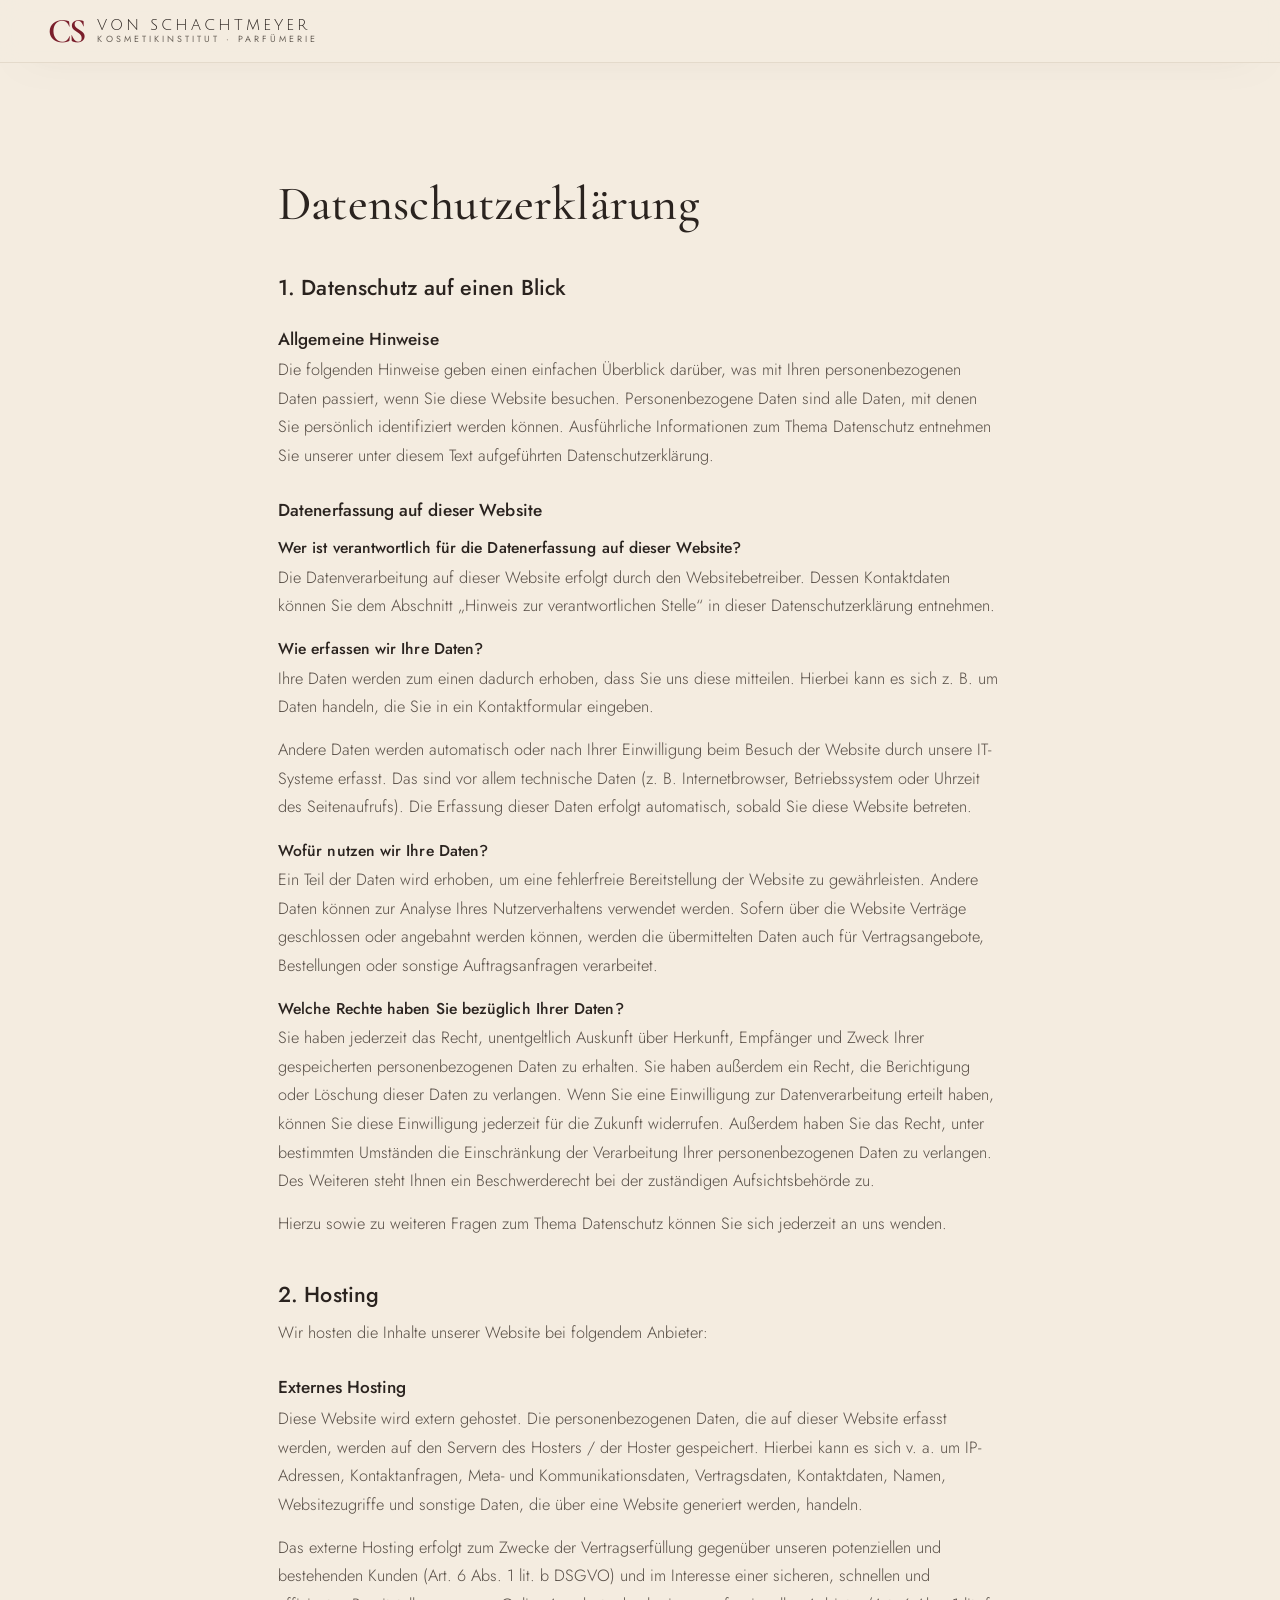
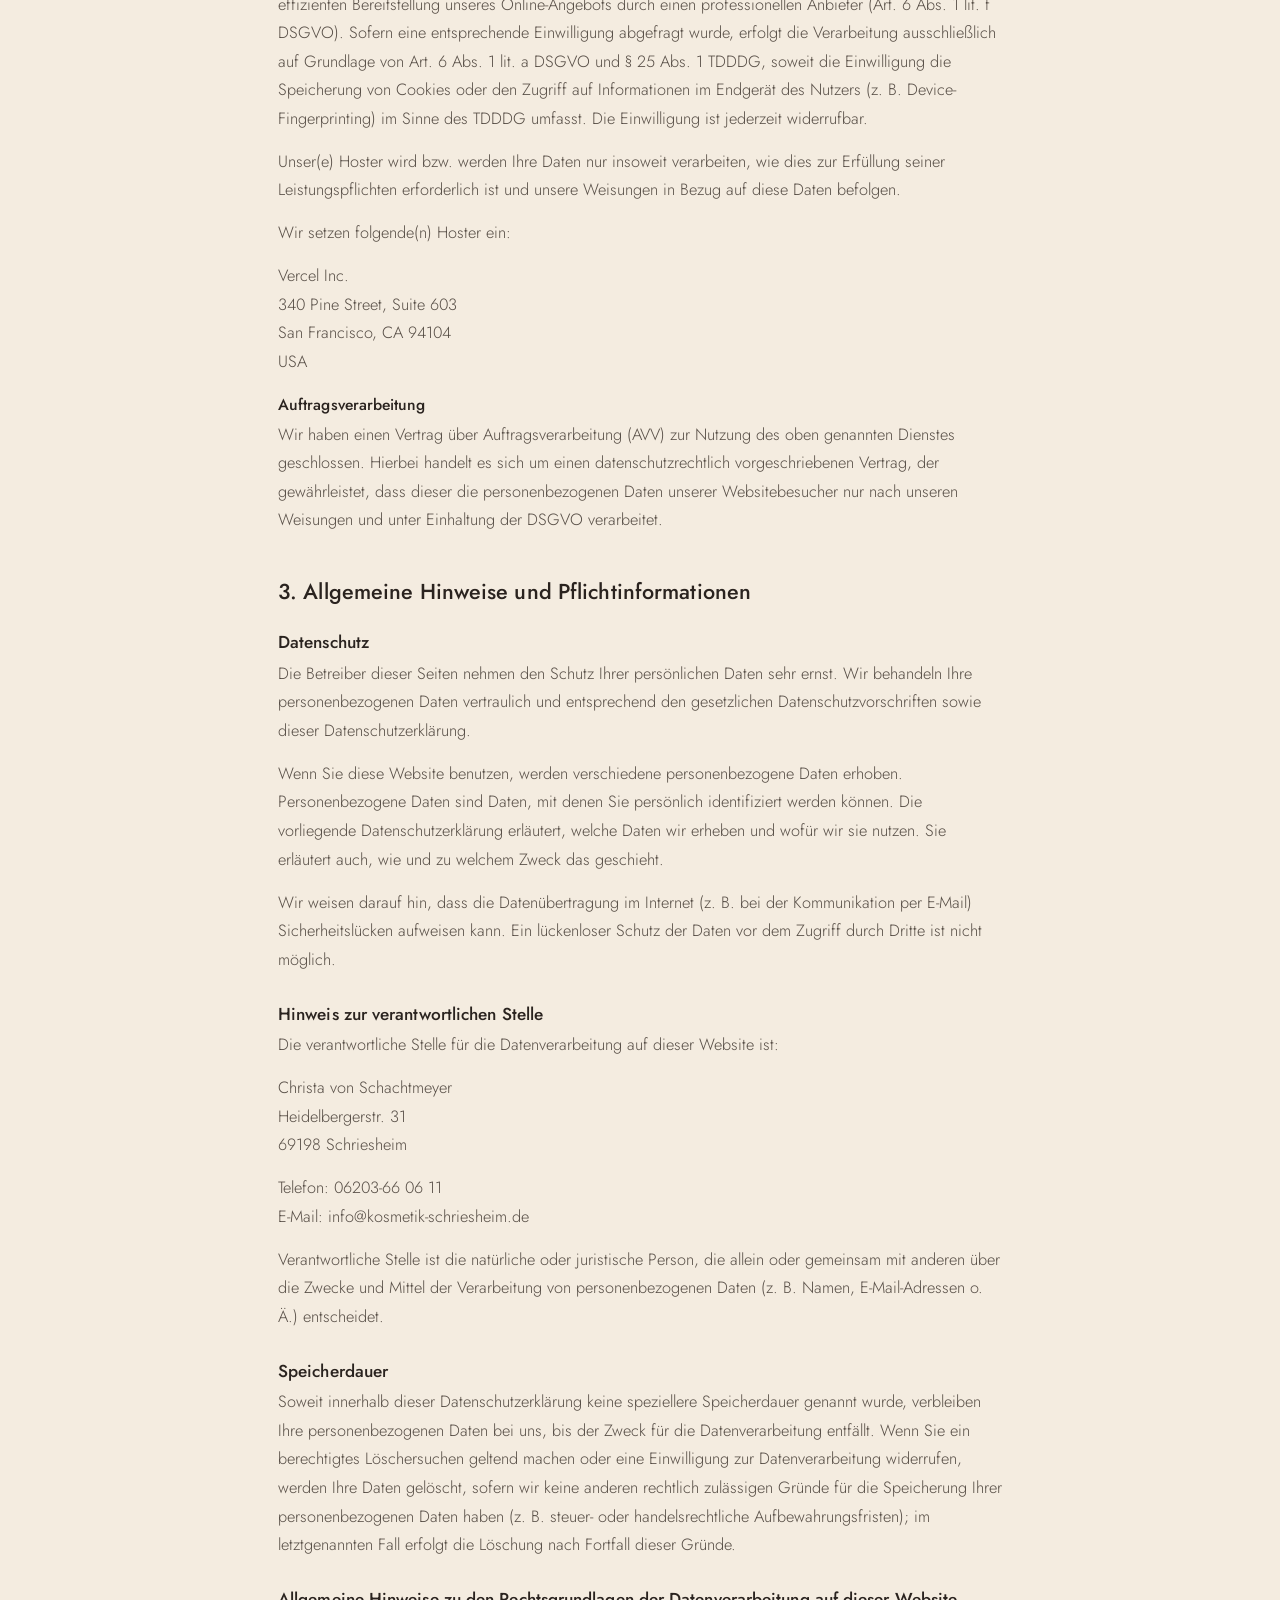
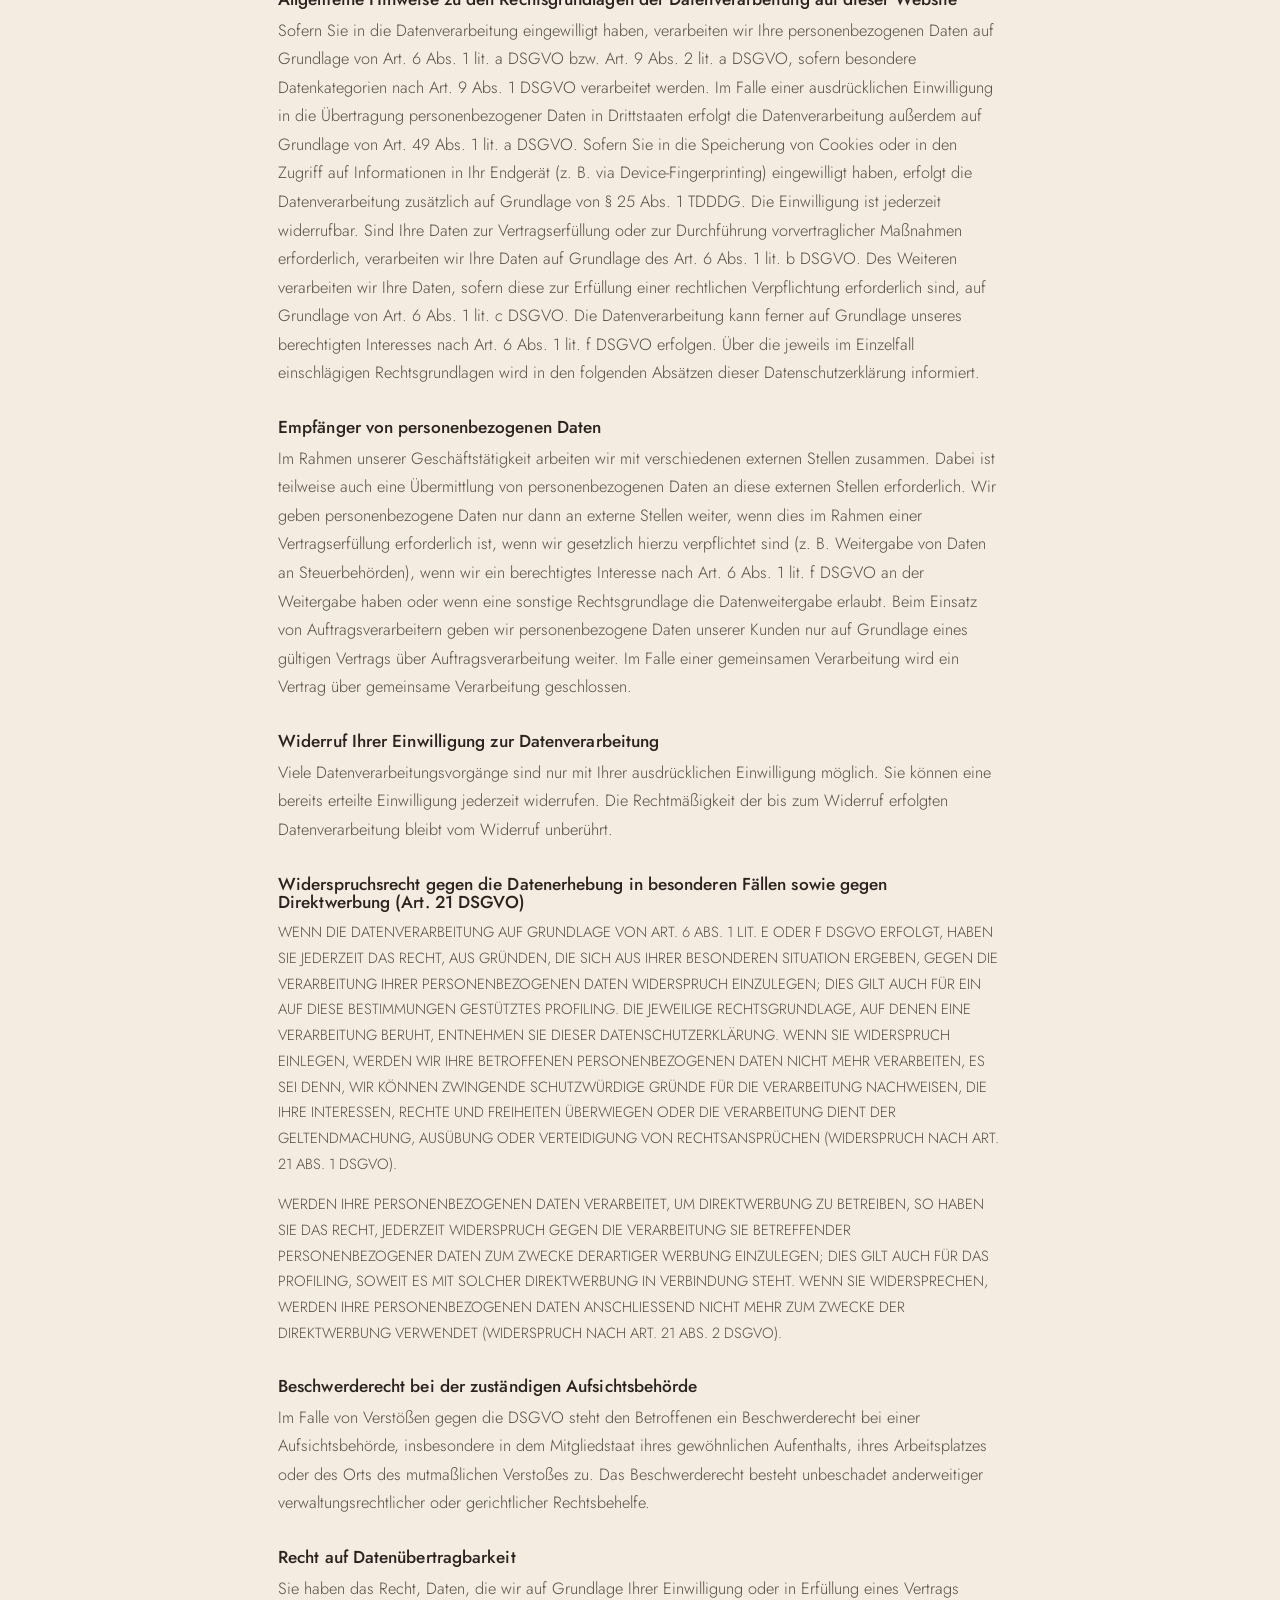
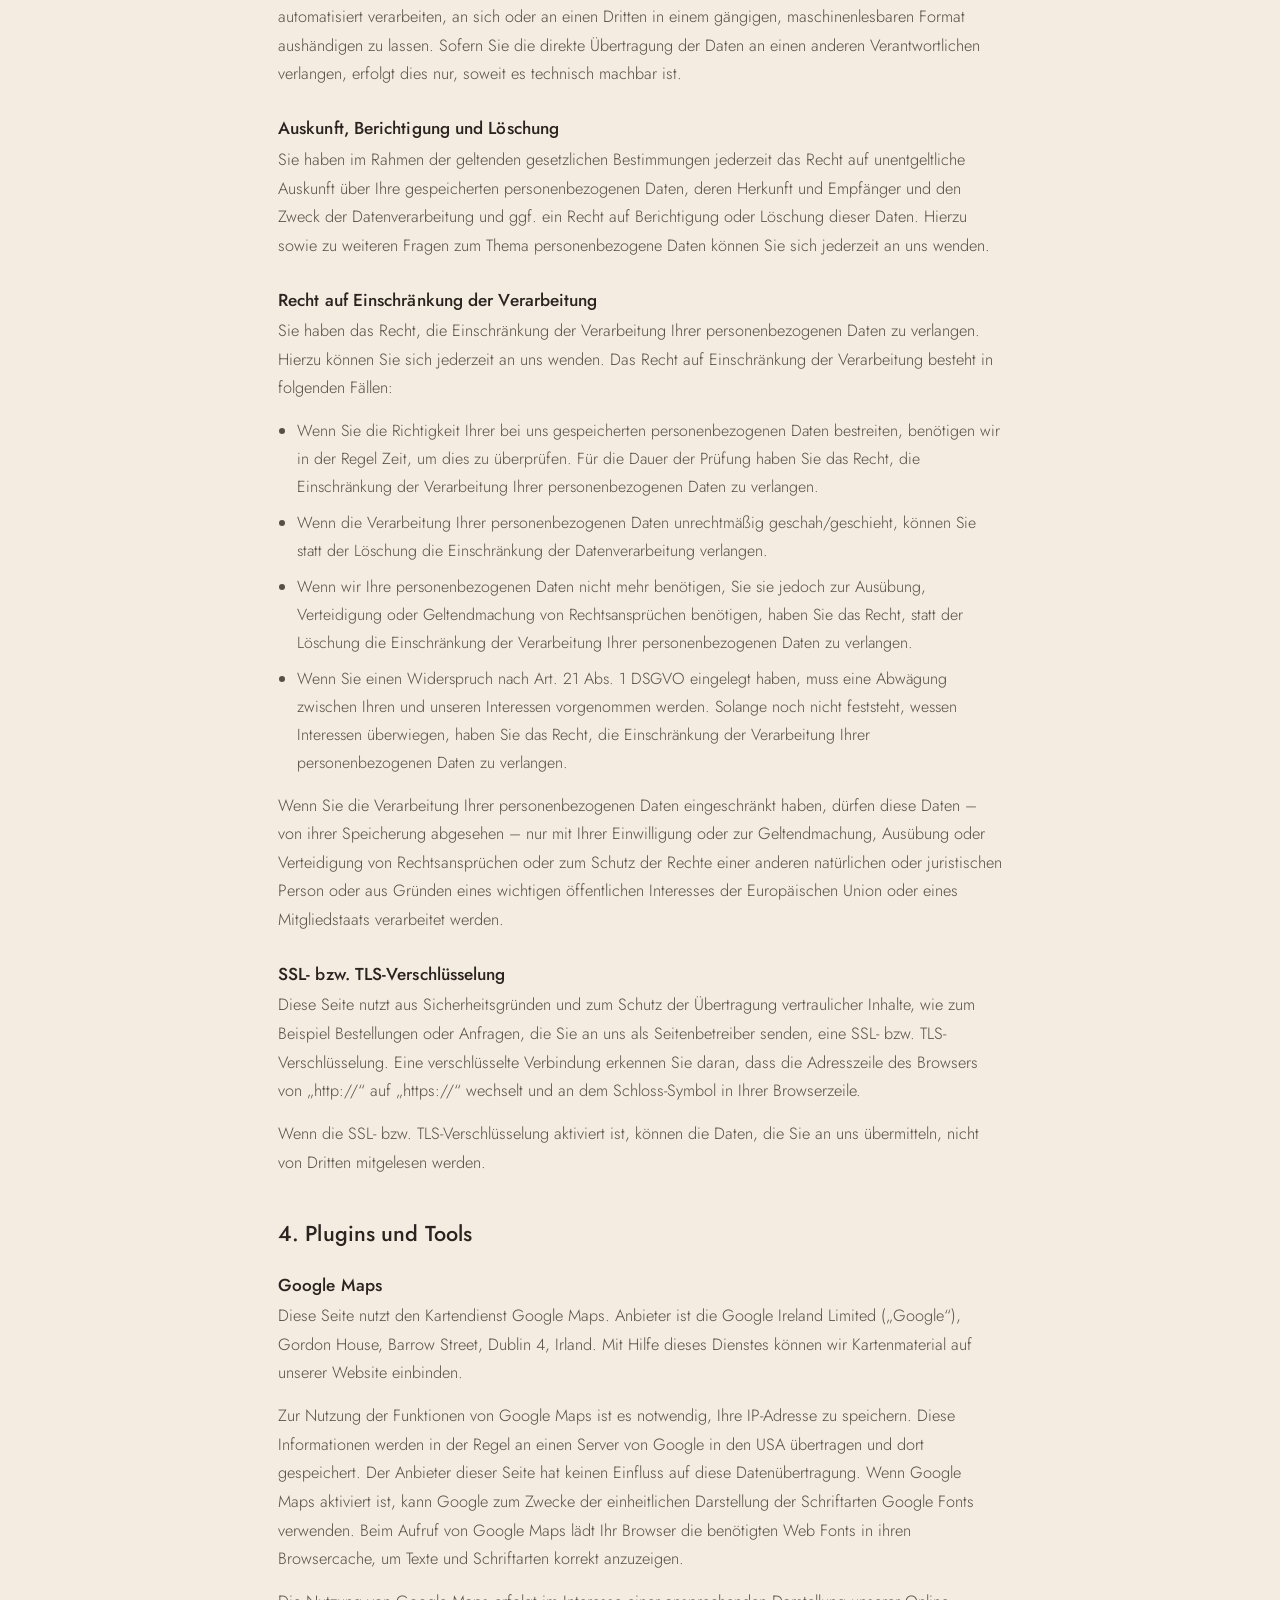
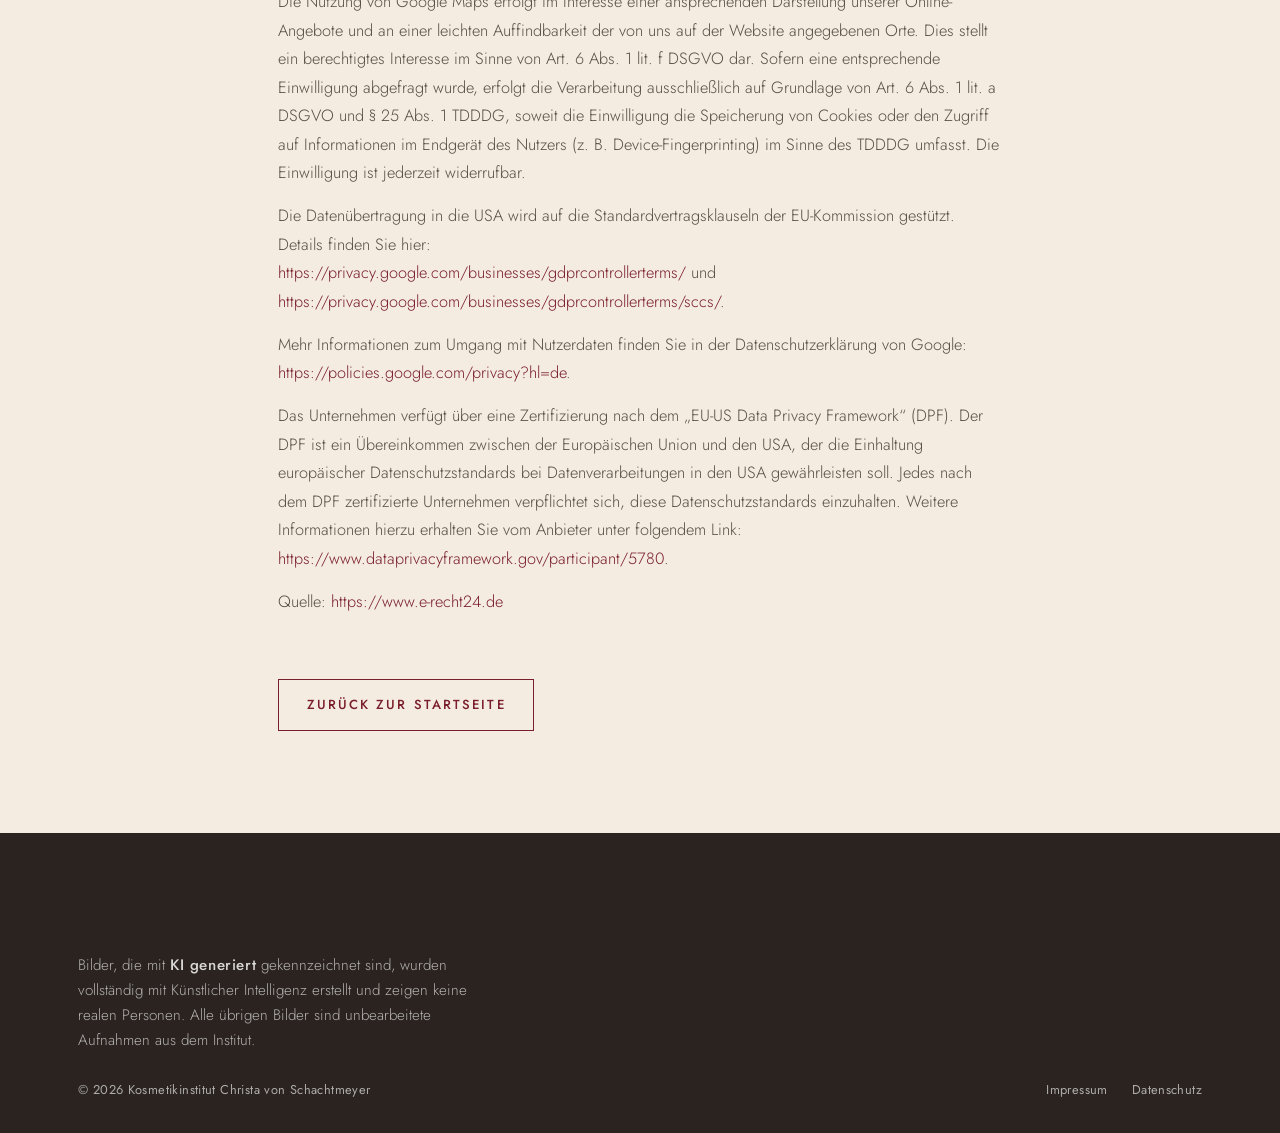
==== datenschutz.html @ 114b6f9f "Datenschutzerklaerung ergaenzt Text unveraendert aus der eRecht24-Vorlage uebernommen. Der Footer-Li" ====
<!DOCTYPE html>
<html lang="de">
<head>
<meta charset="utf-8">
<meta name="viewport" content="width=device-width, initial-scale=1, viewport-fit=cover">
<title>Datenschutzerklärung · Kosmetikinstitut Christa von Schachtmeyer</title>
<meta name="robots" content="noindex">
<link rel="stylesheet" href="styles.css">
<link rel="icon" href="data:image/svg+xml,%3Csvg xmlns='http://www.w3.org/2000/svg' viewBox='0 0 32 32'%3E%3Crect width='32' height='32' fill='%23F4ECE0'/%3E%3Ctext x='16' y='23' font-family='Georgia,serif' font-size='20' font-weight='600' fill='%237A1E2B' text-anchor='middle'%3ECS%3C/text%3E%3C/svg%3E">
<style>
.legal-page{padding:clamp(8rem,14vw,12rem) 0 clamp(4rem,8vw,7rem);}
.legal-page h1{font-size:clamp(2rem,4vw,3rem);margin-bottom:2.5rem;}
.legal-page h2{font-size:1.35rem;font-family:var(--sans);font-weight:500;color:var(--ink);margin:2.8rem 0 .8rem;}
.legal-page h3{font-size:1.08rem;font-family:var(--sans);font-weight:500;color:var(--ink);margin:1.9rem 0 .5rem;}
.legal-page h4{font-size:.98rem;font-family:var(--sans);font-weight:500;color:var(--ink);margin:1.3rem 0 .4rem;}
.legal-page p{margin-bottom:.9rem;font-weight:300;line-height:1.75;}
.legal-page ul{margin:0 0 .9rem 1.2rem;font-weight:300;line-height:1.75;}
.legal-page li{margin-bottom:.5rem;}
.legal-page a{color:var(--wine);word-break:break-word;transition:opacity .3s;}
.legal-page a:hover{opacity:.7;}
.legal-page .addr{margin-bottom:.9rem;font-weight:300;line-height:1.75;}
.legal-page .shout{font-size:.92rem;}
.legal-back{margin-top:3rem;}
</style>
</head>
<body>

<header class="nav scrolled" id="nav">
  <a class="logo" href="index.html" title="Zur Startseite">
    <span class="logo-mark" aria-hidden="true">CS</span>
    <span class="logo-word">
      <span class="logo-name">von Schachtmeyer</span>
      <span class="logo-sub">Kosmetikinstitut · Parfümerie</span>
    </span>
  </a>
</header>

<main>
  <section class="legal-page">
    <div class="wrap" style="max-width:820px;">
      <h1>Datenschutzerklärung</h1>

      <h2>1. Datenschutz auf einen Blick</h2>

      <h3>Allgemeine Hinweise</h3>
      <p>Die folgenden Hinweise geben einen einfachen Überblick darüber, was mit Ihren personenbezogenen Daten passiert, wenn Sie diese Website besuchen. Personenbezogene Daten sind alle Daten, mit denen Sie persönlich identifiziert werden können. Ausführliche Informationen zum Thema Datenschutz entnehmen Sie unserer unter diesem Text aufgeführten Datenschutzerklärung.</p>

      <h3>Datenerfassung auf dieser Website</h3>

      <h4>Wer ist verantwortlich für die Datenerfassung auf dieser Website?</h4>
      <p>Die Datenverarbeitung auf dieser Website erfolgt durch den Websitebetreiber. Dessen Kontaktdaten können Sie dem Abschnitt „Hinweis zur verantwortlichen Stelle“ in dieser Datenschutzerklärung entnehmen.</p>

      <h4>Wie erfassen wir Ihre Daten?</h4>
      <p>Ihre Daten werden zum einen dadurch erhoben, dass Sie uns diese mitteilen. Hierbei kann es sich z. B. um Daten handeln, die Sie in ein Kontaktformular eingeben.</p>
      <p>Andere Daten werden automatisch oder nach Ihrer Einwilligung beim Besuch der Website durch unsere IT-Systeme erfasst. Das sind vor allem technische Daten (z. B. Internetbrowser, Betriebssystem oder Uhrzeit des Seitenaufrufs). Die Erfassung dieser Daten erfolgt automatisch, sobald Sie diese Website betreten.</p>

      <h4>Wofür nutzen wir Ihre Daten?</h4>
      <p>Ein Teil der Daten wird erhoben, um eine fehlerfreie Bereitstellung der Website zu gewährleisten. Andere Daten können zur Analyse Ihres Nutzerverhaltens verwendet werden. Sofern über die Website Verträge geschlossen oder angebahnt werden können, werden die übermittelten Daten auch für Vertragsangebote, Bestellungen oder sonstige Auftragsanfragen verarbeitet.</p>

      <h4>Welche Rechte haben Sie bezüglich Ihrer Daten?</h4>
      <p>Sie haben jederzeit das Recht, unentgeltlich Auskunft über Herkunft, Empfänger und Zweck Ihrer gespeicherten personenbezogenen Daten zu erhalten. Sie haben außerdem ein Recht, die Berichtigung oder Löschung dieser Daten zu verlangen. Wenn Sie eine Einwilligung zur Datenverarbeitung erteilt haben, können Sie diese Einwilligung jederzeit für die Zukunft widerrufen. Außerdem haben Sie das Recht, unter bestimmten Umständen die Einschränkung der Verarbeitung Ihrer personenbezogenen Daten zu verlangen. Des Weiteren steht Ihnen ein Beschwerderecht bei der zuständigen Aufsichtsbehörde zu.</p>
      <p>Hierzu sowie zu weiteren Fragen zum Thema Datenschutz können Sie sich jederzeit an uns wenden.</p>

      <h2>2. Hosting</h2>
      <p>Wir hosten die Inhalte unserer Website bei folgendem Anbieter:</p>

      <h3>Externes Hosting</h3>
      <p>Diese Website wird extern gehostet. Die personenbezogenen Daten, die auf dieser Website erfasst werden, werden auf den Servern des Hosters / der Hoster gespeichert. Hierbei kann es sich v. a. um IP-Adressen, Kontaktanfragen, Meta- und Kommunikationsdaten, Vertragsdaten, Kontaktdaten, Namen, Websitezugriffe und sonstige Daten, die über eine Website generiert werden, handeln.</p>
      <p>Das externe Hosting erfolgt zum Zwecke der Vertragserfüllung gegenüber unseren potenziellen und bestehenden Kunden (Art. 6 Abs. 1 lit. b DSGVO) und im Interesse einer sicheren, schnellen und effizienten Bereitstellung unseres Online-Angebots durch einen professionellen Anbieter (Art. 6 Abs. 1 lit. f DSGVO). Sofern eine entsprechende Einwilligung abgefragt wurde, erfolgt die Verarbeitung ausschließlich auf Grundlage von Art. 6 Abs. 1 lit. a DSGVO und § 25 Abs. 1 TDDDG, soweit die Einwilligung die Speicherung von Cookies oder den Zugriff auf Informationen im Endgerät des Nutzers (z. B. Device-Fingerprinting) im Sinne des TDDDG umfasst. Die Einwilligung ist jederzeit widerrufbar.</p>
      <p>Unser(e) Hoster wird bzw. werden Ihre Daten nur insoweit verarbeiten, wie dies zur Erfüllung seiner Leistungspflichten erforderlich ist und unsere Weisungen in Bezug auf diese Daten befolgen.</p>
      <p>Wir setzen folgende(n) Hoster ein:</p>
      <p class="addr">Vercel Inc.<br>
      340 Pine Street, Suite 603<br>
      San Francisco, CA 94104<br>
      USA</p>

      <h4>Auftragsverarbeitung</h4>
      <p>Wir haben einen Vertrag über Auftragsverarbeitung (AVV) zur Nutzung des oben genannten Dienstes geschlossen. Hierbei handelt es sich um einen datenschutzrechtlich vorgeschriebenen Vertrag, der gewährleistet, dass dieser die personenbezogenen Daten unserer Websitebesucher nur nach unseren Weisungen und unter Einhaltung der DSGVO verarbeitet.</p>

      <h2>3. Allgemeine Hinweise und Pflichtinformationen</h2>

      <h3>Datenschutz</h3>
      <p>Die Betreiber dieser Seiten nehmen den Schutz Ihrer persönlichen Daten sehr ernst. Wir behandeln Ihre personenbezogenen Daten vertraulich und entsprechend den gesetzlichen Datenschutzvorschriften sowie dieser Datenschutzerklärung.</p>
      <p>Wenn Sie diese Website benutzen, werden verschiedene personenbezogene Daten erhoben. Personenbezogene Daten sind Daten, mit denen Sie persönlich identifiziert werden können. Die vorliegende Datenschutzerklärung erläutert, welche Daten wir erheben und wofür wir sie nutzen. Sie erläutert auch, wie und zu welchem Zweck das geschieht.</p>
      <p>Wir weisen darauf hin, dass die Datenübertragung im Internet (z. B. bei der Kommunikation per E-Mail) Sicherheitslücken aufweisen kann. Ein lückenloser Schutz der Daten vor dem Zugriff durch Dritte ist nicht möglich.</p>

      <h3>Hinweis zur verantwortlichen Stelle</h3>
      <p>Die verantwortliche Stelle für die Datenverarbeitung auf dieser Website ist:</p>
      <p class="addr">Christa von Schachtmeyer<br>
      Heidelbergerstr. 31<br>
      69198 Schriesheim</p>
      <p class="addr">Telefon: 06203-66 06 11<br>
      E-Mail: info@kosmetik-schriesheim.de</p>
      <p>Verantwortliche Stelle ist die natürliche oder juristische Person, die allein oder gemeinsam mit anderen über die Zwecke und Mittel der Verarbeitung von personenbezogenen Daten (z. B. Namen, E-Mail-Adressen o. Ä.) entscheidet.</p>

      <h3>Speicherdauer</h3>
      <p>Soweit innerhalb dieser Datenschutzerklärung keine speziellere Speicherdauer genannt wurde, verbleiben Ihre personenbezogenen Daten bei uns, bis der Zweck für die Datenverarbeitung entfällt. Wenn Sie ein berechtigtes Löschersuchen geltend machen oder eine Einwilligung zur Datenverarbeitung widerrufen, werden Ihre Daten gelöscht, sofern wir keine anderen rechtlich zulässigen Gründe für die Speicherung Ihrer personenbezogenen Daten haben (z. B. steuer- oder handelsrechtliche Aufbewahrungsfristen); im letztgenannten Fall erfolgt die Löschung nach Fortfall dieser Gründe.</p>

      <h3>Allgemeine Hinweise zu den Rechtsgrundlagen der Datenverarbeitung auf dieser Website</h3>
      <p>Sofern Sie in die Datenverarbeitung eingewilligt haben, verarbeiten wir Ihre personenbezogenen Daten auf Grundlage von Art. 6 Abs. 1 lit. a DSGVO bzw. Art. 9 Abs. 2 lit. a DSGVO, sofern besondere Datenkategorien nach Art. 9 Abs. 1 DSGVO verarbeitet werden. Im Falle einer ausdrücklichen Einwilligung in die Übertragung personenbezogener Daten in Drittstaaten erfolgt die Datenverarbeitung außerdem auf Grundlage von Art. 49 Abs. 1 lit. a DSGVO. Sofern Sie in die Speicherung von Cookies oder in den Zugriff auf Informationen in Ihr Endgerät (z. B. via Device-Fingerprinting) eingewilligt haben, erfolgt die Datenverarbeitung zusätzlich auf Grundlage von § 25 Abs. 1 TDDDG. Die Einwilligung ist jederzeit widerrufbar. Sind Ihre Daten zur Vertragserfüllung oder zur Durchführung vorvertraglicher Maßnahmen erforderlich, verarbeiten wir Ihre Daten auf Grundlage des Art. 6 Abs. 1 lit. b DSGVO. Des Weiteren verarbeiten wir Ihre Daten, sofern diese zur Erfüllung einer rechtlichen Verpflichtung erforderlich sind, auf Grundlage von Art. 6 Abs. 1 lit. c DSGVO. Die Datenverarbeitung kann ferner auf Grundlage unseres berechtigten Interesses nach Art. 6 Abs. 1 lit. f DSGVO erfolgen. Über die jeweils im Einzelfall einschlägigen Rechtsgrundlagen wird in den folgenden Absätzen dieser Datenschutzerklärung informiert.</p>

      <h3>Empfänger von personenbezogenen Daten</h3>
      <p>Im Rahmen unserer Geschäftstätigkeit arbeiten wir mit verschiedenen externen Stellen zusammen. Dabei ist teilweise auch eine Übermittlung von personenbezogenen Daten an diese externen Stellen erforderlich. Wir geben personenbezogene Daten nur dann an externe Stellen weiter, wenn dies im Rahmen einer Vertragserfüllung erforderlich ist, wenn wir gesetzlich hierzu verpflichtet sind (z. B. Weitergabe von Daten an Steuerbehörden), wenn wir ein berechtigtes Interesse nach Art. 6 Abs. 1 lit. f DSGVO an der Weitergabe haben oder wenn eine sonstige Rechtsgrundlage die Datenweitergabe erlaubt. Beim Einsatz von Auftragsverarbeitern geben wir personenbezogene Daten unserer Kunden nur auf Grundlage eines gültigen Vertrags über Auftragsverarbeitung weiter. Im Falle einer gemeinsamen Verarbeitung wird ein Vertrag über gemeinsame Verarbeitung geschlossen.</p>

      <h3>Widerruf Ihrer Einwilligung zur Datenverarbeitung</h3>
      <p>Viele Datenverarbeitungsvorgänge sind nur mit Ihrer ausdrücklichen Einwilligung möglich. Sie können eine bereits erteilte Einwilligung jederzeit widerrufen. Die Rechtmäßigkeit der bis zum Widerruf erfolgten Datenverarbeitung bleibt vom Widerruf unberührt.</p>

      <h3>Widerspruchsrecht gegen die Datenerhebung in besonderen Fällen sowie gegen Direktwerbung (Art. 21 DSGVO)</h3>
      <p class="shout">WENN DIE DATENVERARBEITUNG AUF GRUNDLAGE VON ART. 6 ABS. 1 LIT. E ODER F DSGVO ERFOLGT, HABEN SIE JEDERZEIT DAS RECHT, AUS GRÜNDEN, DIE SICH AUS IHRER BESONDEREN SITUATION ERGEBEN, GEGEN DIE VERARBEITUNG IHRER PERSONENBEZOGENEN DATEN WIDERSPRUCH EINZULEGEN; DIES GILT AUCH FÜR EIN AUF DIESE BESTIMMUNGEN GESTÜTZTES PROFILING. DIE JEWEILIGE RECHTSGRUNDLAGE, AUF DENEN EINE VERARBEITUNG BERUHT, ENTNEHMEN SIE DIESER DATENSCHUTZERKLÄRUNG. WENN SIE WIDERSPRUCH EINLEGEN, WERDEN WIR IHRE BETROFFENEN PERSONENBEZOGENEN DATEN NICHT MEHR VERARBEITEN, ES SEI DENN, WIR KÖNNEN ZWINGENDE SCHUTZWÜRDIGE GRÜNDE FÜR DIE VERARBEITUNG NACHWEISEN, DIE IHRE INTERESSEN, RECHTE UND FREIHEITEN ÜBERWIEGEN ODER DIE VERARBEITUNG DIENT DER GELTENDMACHUNG, AUSÜBUNG ODER VERTEIDIGUNG VON RECHTSANSPRÜCHEN (WIDERSPRUCH NACH ART. 21 ABS. 1 DSGVO).</p>
      <p class="shout">WERDEN IHRE PERSONENBEZOGENEN DATEN VERARBEITET, UM DIREKTWERBUNG ZU BETREIBEN, SO HABEN SIE DAS RECHT, JEDERZEIT WIDERSPRUCH GEGEN DIE VERARBEITUNG SIE BETREFFENDER PERSONENBEZOGENER DATEN ZUM ZWECKE DERARTIGER WERBUNG EINZULEGEN; DIES GILT AUCH FÜR DAS PROFILING, SOWEIT ES MIT SOLCHER DIREKTWERBUNG IN VERBINDUNG STEHT. WENN SIE WIDERSPRECHEN, WERDEN IHRE PERSONENBEZOGENEN DATEN ANSCHLIESSEND NICHT MEHR ZUM ZWECKE DER DIREKTWERBUNG VERWENDET (WIDERSPRUCH NACH ART. 21 ABS. 2 DSGVO).</p>

      <h3>Beschwerderecht bei der zuständigen Aufsichtsbehörde</h3>
      <p>Im Falle von Verstößen gegen die DSGVO steht den Betroffenen ein Beschwerderecht bei einer Aufsichtsbehörde, insbesondere in dem Mitgliedstaat ihres gewöhnlichen Aufenthalts, ihres Arbeitsplatzes oder des Orts des mutmaßlichen Verstoßes zu. Das Beschwerderecht besteht unbeschadet anderweitiger verwaltungsrechtlicher oder gerichtlicher Rechtsbehelfe.</p>

      <h3>Recht auf Datenübertragbarkeit</h3>
      <p>Sie haben das Recht, Daten, die wir auf Grundlage Ihrer Einwilligung oder in Erfüllung eines Vertrags automatisiert verarbeiten, an sich oder an einen Dritten in einem gängigen, maschinenlesbaren Format aushändigen zu lassen. Sofern Sie die direkte Übertragung der Daten an einen anderen Verantwortlichen verlangen, erfolgt dies nur, soweit es technisch machbar ist.</p>

      <h3>Auskunft, Berichtigung und Löschung</h3>
      <p>Sie haben im Rahmen der geltenden gesetzlichen Bestimmungen jederzeit das Recht auf unentgeltliche Auskunft über Ihre gespeicherten personenbezogenen Daten, deren Herkunft und Empfänger und den Zweck der Datenverarbeitung und ggf. ein Recht auf Berichtigung oder Löschung dieser Daten. Hierzu sowie zu weiteren Fragen zum Thema personenbezogene Daten können Sie sich jederzeit an uns wenden.</p>

      <h3>Recht auf Einschränkung der Verarbeitung</h3>
      <p>Sie haben das Recht, die Einschränkung der Verarbeitung Ihrer personenbezogenen Daten zu verlangen. Hierzu können Sie sich jederzeit an uns wenden. Das Recht auf Einschränkung der Verarbeitung besteht in folgenden Fällen:</p>
      <ul>
        <li>Wenn Sie die Richtigkeit Ihrer bei uns gespeicherten personenbezogenen Daten bestreiten, benötigen wir in der Regel Zeit, um dies zu überprüfen. Für die Dauer der Prüfung haben Sie das Recht, die Einschränkung der Verarbeitung Ihrer personenbezogenen Daten zu verlangen.</li>
        <li>Wenn die Verarbeitung Ihrer personenbezogenen Daten unrechtmäßig geschah/geschieht, können Sie statt der Löschung die Einschränkung der Datenverarbeitung verlangen.</li>
        <li>Wenn wir Ihre personenbezogenen Daten nicht mehr benötigen, Sie sie jedoch zur Ausübung, Verteidigung oder Geltendmachung von Rechtsansprüchen benötigen, haben Sie das Recht, statt der Löschung die Einschränkung der Verarbeitung Ihrer personenbezogenen Daten zu verlangen.</li>
        <li>Wenn Sie einen Widerspruch nach Art. 21 Abs. 1 DSGVO eingelegt haben, muss eine Abwägung zwischen Ihren und unseren Interessen vorgenommen werden. Solange noch nicht feststeht, wessen Interessen überwiegen, haben Sie das Recht, die Einschränkung der Verarbeitung Ihrer personenbezogenen Daten zu verlangen.</li>
      </ul>
      <p>Wenn Sie die Verarbeitung Ihrer personenbezogenen Daten eingeschränkt haben, dürfen diese Daten – von ihrer Speicherung abgesehen – nur mit Ihrer Einwilligung oder zur Geltendmachung, Ausübung oder Verteidigung von Rechtsansprüchen oder zum Schutz der Rechte einer anderen natürlichen oder juristischen Person oder aus Gründen eines wichtigen öffentlichen Interesses der Europäischen Union oder eines Mitgliedstaats verarbeitet werden.</p>

      <h3>SSL- bzw. TLS-Verschlüsselung</h3>
      <p>Diese Seite nutzt aus Sicherheitsgründen und zum Schutz der Übertragung vertraulicher Inhalte, wie zum Beispiel Bestellungen oder Anfragen, die Sie an uns als Seitenbetreiber senden, eine SSL- bzw. TLS-Verschlüsselung. Eine verschlüsselte Verbindung erkennen Sie daran, dass die Adresszeile des Browsers von „http://“ auf „https://“ wechselt und an dem Schloss-Symbol in Ihrer Browserzeile.</p>
      <p>Wenn die SSL- bzw. TLS-Verschlüsselung aktiviert ist, können die Daten, die Sie an uns übermitteln, nicht von Dritten mitgelesen werden.</p>

      <h2>4. Plugins und Tools</h2>

      <h3>Google Maps</h3>
      <p>Diese Seite nutzt den Kartendienst Google Maps. Anbieter ist die Google Ireland Limited („Google“), Gordon House, Barrow Street, Dublin 4, Irland. Mit Hilfe dieses Dienstes können wir Kartenmaterial auf unserer Website einbinden.</p>
      <p>Zur Nutzung der Funktionen von Google Maps ist es notwendig, Ihre IP-Adresse zu speichern. Diese Informationen werden in der Regel an einen Server von Google in den USA übertragen und dort gespeichert. Der Anbieter dieser Seite hat keinen Einfluss auf diese Datenübertragung. Wenn Google Maps aktiviert ist, kann Google zum Zwecke der einheitlichen Darstellung der Schriftarten Google Fonts verwenden. Beim Aufruf von Google Maps lädt Ihr Browser die benötigten Web Fonts in ihren Browsercache, um Texte und Schriftarten korrekt anzuzeigen.</p>
      <p>Die Nutzung von Google Maps erfolgt im Interesse einer ansprechenden Darstellung unserer Online-Angebote und an einer leichten Auffindbarkeit der von uns auf der Website angegebenen Orte. Dies stellt ein berechtigtes Interesse im Sinne von Art. 6 Abs. 1 lit. f DSGVO dar. Sofern eine entsprechende Einwilligung abgefragt wurde, erfolgt die Verarbeitung ausschließlich auf Grundlage von Art. 6 Abs. 1 lit. a DSGVO und § 25 Abs. 1 TDDDG, soweit die Einwilligung die Speicherung von Cookies oder den Zugriff auf Informationen im Endgerät des Nutzers (z. B. Device-Fingerprinting) im Sinne des TDDDG umfasst. Die Einwilligung ist jederzeit widerrufbar.</p>
      <p>Die Datenübertragung in die USA wird auf die Standardvertragsklauseln der EU-Kommission gestützt. Details finden Sie hier:<br>
      <a href="https://privacy.google.com/businesses/gdprcontrollerterms/" target="_blank" rel="noopener">https://privacy.google.com/businesses/gdprcontrollerterms/</a> und<br>
      <a href="https://privacy.google.com/businesses/gdprcontrollerterms/sccs/" target="_blank" rel="noopener">https://privacy.google.com/businesses/gdprcontrollerterms/sccs/</a>.</p>
      <p>Mehr Informationen zum Umgang mit Nutzerdaten finden Sie in der Datenschutzerklärung von Google:<br>
      <a href="https://policies.google.com/privacy?hl=de" target="_blank" rel="noopener">https://policies.google.com/privacy?hl=de</a>.</p>
      <p>Das Unternehmen verfügt über eine Zertifizierung nach dem „EU-US Data Privacy Framework“ (DPF). Der DPF ist ein Übereinkommen zwischen der Europäischen Union und den USA, der die Einhaltung europäischer Datenschutzstandards bei Datenverarbeitungen in den USA gewährleisten soll. Jedes nach dem DPF zertifizierte Unternehmen verpflichtet sich, diese Datenschutzstandards einzuhalten. Weitere Informationen hierzu erhalten Sie vom Anbieter unter folgendem Link:<br>
      <a href="https://www.dataprivacyframework.gov/participant/5780" target="_blank" rel="noopener">https://www.dataprivacyframework.gov/participant/5780</a>.</p>

      <p>Quelle: <a href="https://www.e-recht24.de" target="_blank" rel="noopener">https://www.e-recht24.de</a></p>

      <a class="btn ghost legal-back" href="index.html">Zurück zur Startseite</a>
    </div>
  </section>
</main>

<footer class="footer">
  <div class="wrap">
    <p class="footer-note">Bilder, die mit <strong>KI generiert</strong> gekennzeichnet sind, wurden vollständig mit Künstlicher Intelligenz erstellt und zeigen keine realen Personen. Alle übrigen Bilder sind unbearbeitete Aufnahmen aus dem Institut.</p>
    <div class="footer-bottom">
      <span>&copy; <span id="year">2026</span> Kosmetikinstitut Christa von Schachtmeyer</span>
      <span class="legal-links"><a href="impressum.html">Impressum</a><a href="datenschutz.html">Datenschutz</a></span>
    </div>
  </div>
</footer>

<script>var y=document.getElementById('year');if(y)y.textContent=new Date().getFullYear();</script>
</body>
</html>
---- styles.css ----
/* ============================================================
   Kosmetikinstitut Christa von Schachtmeyer
   Farbwelt: Creme · Weinrot · warmes Grau · Weiß
   ============================================================ */

/* ---------- Fonts ---------- */
@font-face { font-family:'Cormorant'; src:url('fonts/CormorantGaramond-300.woff2') format('woff2'); font-weight:300; font-style:normal; font-display:swap; }
@font-face { font-family:'Cormorant'; src:url('fonts/CormorantGaramond-300i.woff2') format('woff2'); font-weight:300; font-style:italic; font-display:swap; }
@font-face { font-family:'Cormorant'; src:url('fonts/CormorantGaramond-400.woff2') format('woff2'); font-weight:400; font-style:normal; font-display:swap; }
@font-face { font-family:'Cormorant'; src:url('fonts/CormorantGaramond-400i.woff2') format('woff2'); font-weight:400; font-style:italic; font-display:swap; }
@font-face { font-family:'Cormorant'; src:url('fonts/CormorantGaramond-500.woff2') format('woff2'); font-weight:500; font-style:normal; font-display:swap; }
@font-face { font-family:'Cormorant'; src:url('fonts/CormorantGaramond-500i.woff2') format('woff2'); font-weight:500; font-style:italic; font-display:swap; }
@font-face { font-family:'Cormorant'; src:url('fonts/CormorantGaramond-600.woff2') format('woff2'); font-weight:600; font-style:normal; font-display:swap; }
@font-face { font-family:'Jost'; src:url('fonts/Jost-300.woff2') format('woff2'); font-weight:300; font-style:normal; font-display:swap; }
@font-face { font-family:'Jost'; src:url('fonts/Jost-400.woff2') format('woff2'); font-weight:400; font-style:normal; font-display:swap; }
@font-face { font-family:'Jost'; src:url('fonts/Jost-500.woff2') format('woff2'); font-weight:500; font-style:normal; font-display:swap; }
@font-face { font-family:'Julius'; src:url('fonts/JuliusSansOne-400.woff2') format('woff2'); font-weight:400; font-style:normal; font-display:swap; }

/* ---------- Tokens ---------- */
:root{
  --cream:#F4ECE0;
  --cream-2:#EDE3D4;
  --ivory:#FBF7F0;
  --white:#FFFFFF;
  --wine:#7A1E2B;
  --wine-deep:#611722;
  --wine-soft:#9A3541;
  --ink:#2A231F;
  --body:#574E46;
  --muted:#6A6259;        /* WCAG AA auf Creme, Creme-2 und Ivory */
  --line:#E4DACB;
  --line-soft:#EDE5D8;
  --grey:#B7ADA2;

  --serif:'Cormorant', Georgia, 'Times New Roman', serif;
  --sans:'Jost', system-ui, -apple-system, 'Segoe UI', sans-serif;
  --label:'Julius', 'Jost', sans-serif;

  --wrap:1220px;
  --ease:cubic-bezier(.22,.61,.36,1);
  --shadow:0 26px 60px -34px rgba(60,32,24,.5);
  --shadow-soft:0 18px 44px -30px rgba(60,32,24,.42);
}

/* ---------- Reset ---------- */
*{box-sizing:border-box;margin:0;padding:0;}
html{scroll-behavior:smooth;-webkit-text-size-adjust:100%;}
body{
  font-family:var(--sans);
  color:var(--body);
  background:var(--cream);
  line-height:1.7;
  font-weight:400;
  -webkit-font-smoothing:antialiased;
  overflow-x:hidden;
}
img{display:block;max-width:100%;height:auto;}
a{color:inherit;text-decoration:none;}
button{font-family:inherit;cursor:pointer;border:none;background:none;color:inherit;}
::selection{background:var(--wine);color:var(--ivory);}

/* ---------- Typography ---------- */
h1,h2,h3,h4{font-family:var(--serif);color:var(--ink);font-weight:500;line-height:1.08;letter-spacing:.005em;}
.kicker{
  font-family:var(--label);
  font-size:.74rem;
  letter-spacing:.34em;
  text-transform:uppercase;
  color:var(--wine);
  display:inline-block;
}
.kicker.light{color:rgba(255,255,255,.85);}
p{font-size:1.02rem;}

/* ---------- Layout helpers ---------- */
.wrap{width:100%;max-width:var(--wrap);margin:0 auto;padding:0 clamp(1.25rem,5vw,3rem);}
section{position:relative;}
.eyebrow-line{display:flex;align-items:center;gap:1rem;margin-bottom:1.4rem;}
.eyebrow-line::after{content:"";height:1px;flex:1;background:var(--line);max-width:80px;}

/* ---------- Buttons (eckig) ---------- */
.btn{
  --bg:var(--wine); --fg:var(--ivory);
  position:relative;isolation:isolate;
  display:inline-flex;align-items:center;justify-content:center;gap:.6em;
  font-family:var(--sans);
  font-size:.82rem;font-weight:500;letter-spacing:.16em;text-transform:uppercase;
  padding:1.05em 2.1em;
  border-radius:0;               /* eckig */
  background:var(--bg);color:var(--fg);
  overflow:hidden;
  transition:color .5s var(--ease), border-color .4s var(--ease);
  border:1px solid var(--bg);
}
.btn::before{
  content:"";position:absolute;inset:0;z-index:-1;
  background:var(--wine-deep);
  transform:translateY(101%);
  transition:transform .5s var(--ease);
}
.btn:hover::before{transform:translateY(0);}
.btn > *{position:relative;z-index:1;}
.btn.ghost{--bg:transparent;--fg:var(--wine);border-color:var(--wine);}
.btn.ghost::before{background:var(--wine);}
.btn.ghost:hover{color:var(--ivory);}
.btn.light{--bg:transparent;--fg:#fff;border-color:rgba(255,255,255,.6);}
.btn.light::before{background:var(--ivory);}
.btn.light:hover,html.hovertest .hero .btn.light{color:var(--ink);border-color:var(--ivory);}
html.hovertest .hero .btn.light::before{transform:translateY(0);}
.btn.solid-light{--bg:var(--ivory);--fg:var(--wine);border-color:var(--ivory);}
.btn.solid-light::before{background:var(--wine);}
.btn.solid-light:hover{color:var(--ivory);}

/* ============================================================
   Navigation
   ============================================================ */
.nav{
  position:fixed;top:0;left:0;right:0;z-index:100;
  display:flex;align-items:center;justify-content:space-between;
  padding:1.4rem clamp(1.25rem,5vw,3rem);
  transition:background .5s var(--ease), padding .5s var(--ease), box-shadow .5s var(--ease), border-color .5s var(--ease);
  border-bottom:1px solid transparent;
}
.nav.scrolled{
  background:rgba(244,236,224,.92);
  backdrop-filter:blur(12px);
  -webkit-backdrop-filter:blur(12px);
  padding:.85rem clamp(1.25rem,5vw,3rem);
  border-bottom:1px solid var(--line);
  box-shadow:0 10px 40px -30px rgba(60,32,24,.6);
}

/* Logo / Wortmarke */
.logo{display:flex;align-items:center;gap:.85rem;transition:opacity .3s;}
.logo:hover{opacity:.82;}
.logo-mark{
  font-family:var(--serif);font-weight:600;
  font-size:2.15rem;line-height:1;color:var(--wine);
  letter-spacing:-.06em;
  transition:color .5s var(--ease);
}
.logo-word{display:flex;flex-direction:column;gap:.18rem;line-height:1;}
.logo-name{font-family:var(--label);font-size:.92rem;letter-spacing:.2em;color:var(--ink);text-transform:uppercase;transition:color .5s var(--ease);}
.logo-sub{font-family:var(--sans);font-size:.56rem;letter-spacing:.34em;color:var(--muted);text-transform:uppercase;transition:color .5s var(--ease);}
.nav:not(.scrolled) .logo-mark{color:#fff;}
.nav:not(.scrolled) .logo-name{color:#fff;}
.nav:not(.scrolled) .logo-sub{color:rgba(255,255,255,.72);}

.nav-links{display:flex;align-items:center;gap:2.3rem;list-style:none;}
.nav-links a:not(.btn){
  font-size:.78rem;letter-spacing:.16em;text-transform:uppercase;font-weight:400;
  color:var(--ink);position:relative;padding:.3rem 0;transition:color .4s;
}
.nav:not(.scrolled) .nav-links a:not(.btn){color:rgba(255,255,255,.9);}
.nav-links a:not(.btn)::after{
  content:"";position:absolute;left:0;bottom:-2px;height:1px;width:0;
  background:currentColor;transition:width .4s var(--ease);
}
.nav-links a:not(.btn):hover::after{width:100%;}
.nav-links .btn{padding:.72em 1.5em;font-size:.72rem;}
.nav:not(.scrolled) .nav-links .btn{--bg:transparent;--fg:#fff;border-color:rgba(255,255,255,.6);}
.nav:not(.scrolled) .nav-links .btn::before{background:var(--ivory);}
.nav:not(.scrolled) .nav-links .btn:hover{color:var(--ink);}

.nav-toggle{display:none;flex-direction:column;gap:5px;padding:.4rem;z-index:110;margin-left:auto;order:3;}
.nav-toggle span{display:block;width:26px;height:2px;background:var(--wine);transition:transform .4s var(--ease),opacity .3s;}
.nav:not(.scrolled) .nav-toggle span{background:#fff;}
body.menu-open .nav-toggle span{background:var(--wine);}
body.menu-open .nav-toggle span:nth-child(1){transform:translateY(7px) rotate(45deg);}
body.menu-open .nav-toggle span:nth-child(2){opacity:0;}
body.menu-open .nav-toggle span:nth-child(3){transform:translateY(-7px) rotate(-45deg);}

/* ============================================================
   Hero
   ============================================================ */
.hero{position:relative;min-height:100vh;min-height:100svh;display:flex;align-items:center;overflow:hidden;}
.hero-media{position:absolute;inset:0;z-index:0;}
.hero-media img{width:100%;height:100%;object-fit:cover;object-position:72% center;transform:scale(1.08);animation:heroZoom 14s var(--ease) forwards;}
@keyframes heroZoom{to{transform:scale(1);}}
.hero-scrim{
  position:absolute;inset:0;z-index:1;
  background:
    radial-gradient(115% 80% at 50% 46%, rgba(22,11,9,.30) 0%, rgba(22,11,9,.52) 62%, rgba(22,11,9,.66) 100%),
    linear-gradient(180deg, rgba(22,11,9,.5) 0%, rgba(22,11,9,.18) 26%, rgba(22,11,9,.22) 62%, rgba(22,11,9,.6) 100%);
}
.hero-inner{position:relative;z-index:2;width:100%;max-width:var(--wrap);margin:0 auto;padding:7rem clamp(1.25rem,5vw,3rem) 5rem;text-align:center;}
.hero-content{max-width:820px;margin:0 auto;}
.hero .kicker{margin-bottom:1.6rem;}
.hero h1{
  color:var(--ivory);
  font-size:clamp(2.6rem,5.6vw,4.9rem);
  font-weight:500;line-height:1.08;letter-spacing:-.005em;
  text-shadow:0 2px 40px rgba(14,5,4,.7);
}
.hero h1 em{font-style:italic;color:#F0D9C8;}
.hero-sub{
  color:rgba(255,255,255,.92);
  font-size:clamp(1.05rem,1.7vw,1.28rem);
  font-weight:300;line-height:1.6;
  max-width:36rem;margin:1.7rem auto 2.6rem;
  text-shadow:0 2px 22px rgba(14,5,4,.55);
}
.hero-actions{display:flex;flex-wrap:wrap;gap:1rem;justify-content:center;}

.hero-meta{
  display:flex;justify-content:center;gap:2.2rem;flex-wrap:wrap;
  margin-top:3rem;padding-top:2rem;
  border-top:1px solid rgba(255,255,255,.2);
  max-width:40rem;margin-left:auto;margin-right:auto;
  font-family:var(--label);font-size:.68rem;letter-spacing:.26em;text-transform:uppercase;
  color:rgba(255,255,255,.82);
}
.hero-meta span{display:flex;align-items:center;gap:.7rem;}
.hero-meta span::before{content:"";width:5px;height:5px;background:var(--wine-soft);transform:rotate(45deg);flex-shrink:0;}
.hero-meta span:first-child::before{display:none;}

/* Hero entrance stagger */
[data-stagger]{opacity:0;transform:translateY(26px);animation:staggerUp 1s var(--ease) forwards;animation-delay:calc(var(--i) * .13s + .2s);}
@keyframes staggerUp{to{opacity:1;transform:none;}}

/* ============================================================
   KI-Kennzeichnung der Bilder (EU AI Act, Art. 50)
   ============================================================ */
.ai-tag{
  position:absolute;right:.8rem;bottom:.8rem;z-index:3;
  font-family:var(--sans);font-size:.68rem;font-weight:400;
  letter-spacing:.14em;text-transform:uppercase;line-height:1;
  color:rgba(255,255,255,.94);
  background:rgba(26,16,13,.62);
  padding:.45em .75em;
  pointer-events:none;
}
@supports (backdrop-filter:blur(4px)){
  .ai-tag{backdrop-filter:blur(4px);-webkit-backdrop-filter:blur(4px);}
}
.ai-tag-hero{right:auto;left:50%;transform:translateX(-50%);bottom:1.6rem;}

/* Variante fuer Stellen ohne Bildflaeche darunter (rundes Portrait, Preisliste) */
.ai-tag-inline{
  position:static;display:inline-block;
  color:var(--muted);background:none;backdrop-filter:none;
  padding:0;margin-top:.5rem;
  font-size:.62rem;letter-spacing:.18em;
}
.acc-titles .ai-tag-inline{margin-top:.35rem;}
/* Text gleitet nur hoch, ohne Opacity: halbtransparente Schrift waehrend der
   Animation wuerde sonst den Kontrast unterschreiten. Bilder faden weiter ein. */
.reveal{transform:translateY(38px);transition:transform .9s var(--ease);}
.reveal.in{transform:none;}
.reveal.d1{transition-delay:.1s;}
.reveal.d2{transition-delay:.2s;}
.reveal.d3{transition-delay:.3s;}
.reveal-img{opacity:0;transition:opacity 1.1s var(--ease);}
.reveal-img.in{opacity:1;}

/* ============================================================
   Section shell
   ============================================================ */
.section{padding:clamp(5rem,10vw,8.5rem) 0;}
.section-head{max-width:640px;margin-bottom:3.4rem;}
.section-head.center{margin:0 auto 3.6rem;text-align:center;}
.section-head.center .eyebrow-line{justify-content:center;}
.section-head.center .eyebrow-line::after{display:none;}
.section-head h2{font-size:clamp(2.1rem,4.4vw,3.4rem);margin-bottom:1.1rem;}
.section-head p{color:var(--body);font-size:1.08rem;font-weight:300;}
.lead{font-size:1.16rem;font-weight:300;color:var(--body);}

/* ============================================================
   Willkommen / Versprechen
   ============================================================ */
.welcome{background:var(--cream);}
.welcome-grid{
  display:grid;
  grid-template-columns:1.05fr .95fr;
  grid-template-rows:auto 1fr;
  column-gap:clamp(2.5rem,6vw,5.5rem);
  row-gap:2.4rem;
  align-items:stretch;
}
.welcome-head{grid-column:1;grid-row:1;}
.welcome-visual{grid-column:2;grid-row:1 / span 2;}
.promises{grid-column:1;grid-row:2;}
.welcome-head .eyebrow-line{justify-content:center;margin-bottom:1.6rem;}
.welcome-head .eyebrow-line::after{display:none;}
.welcome-head h2{font-size:clamp(2.2rem,4.6vw,3.5rem);margin-bottom:1.4rem;}
.welcome-head .lead{margin-bottom:0;}
.promises{display:flex;flex-direction:column;gap:0;border-top:1px solid var(--line);}
.promise{display:grid;grid-template-columns:auto 1fr;gap:1.4rem;padding:1.5rem 0;border-bottom:1px solid var(--line);align-items:start;transition:padding-left .5s var(--ease);}
.promise:hover{padding-left:.6rem;}
.promise-no{font-family:var(--serif);font-size:1.5rem;color:var(--wine);line-height:1;font-weight:500;font-style:italic;min-width:2.2rem;}
.promise h3{font-size:1.28rem;font-weight:500;margin-bottom:.25rem;color:var(--ink);}
.promise p{font-size:.97rem;color:var(--body);}

.welcome-visual{position:relative;margin:0;display:flex;flex-direction:column;}
.welcome-visual .img-frame{position:relative;overflow:hidden;border-radius:0;box-shadow:var(--shadow);flex:1 1 auto;min-height:440px;}
.welcome-visual img{width:100%;height:100%;object-fit:cover;object-position:center 55%;transition:transform 1.4s var(--ease);}
.welcome-visual:hover img{transform:scale(1.05);}
.visual-caption{margin-top:1.5rem;padding-left:.15rem;}
.visual-caption .vc-k{
  font-family:var(--label);font-size:.62rem;letter-spacing:.26em;text-transform:uppercase;
  color:var(--wine);display:flex;align-items:center;gap:.75rem;margin-bottom:.55rem;
}
.visual-caption .vc-k::before{content:"";width:1.9rem;height:1px;background:var(--wine);flex-shrink:0;}
.visual-caption .vc-t{font-family:var(--serif);font-size:1.4rem;font-style:italic;color:var(--ink);line-height:1.3;display:block;}

/* ============================================================
   Clarins Methode
   ============================================================ */
.methode{background:var(--cream-2);color:var(--body);overflow:hidden;position:relative;}
.methode::before{
  content:"CS";position:absolute;top:-4rem;right:-1rem;
  font-family:var(--serif);font-size:26rem;font-weight:600;line-height:1;
  color:rgba(122,30,43,.055);letter-spacing:-.05em;pointer-events:none;
}
.methode .kicker{color:var(--wine);}
.methode-grid{display:grid;grid-template-columns:.9fr 1.1fr;gap:clamp(2.5rem,6vw,5rem);align-items:center;}
.methode-visual{position:relative;overflow:hidden;box-shadow:var(--shadow);}
.methode-visual img{width:100%;aspect-ratio:4/4.6;object-fit:cover;transition:transform 1.4s var(--ease);}
.methode-visual:hover img{transform:scale(1.05);}
.methode h2{color:var(--ink);font-size:clamp(2.1rem,4.5vw,3.4rem);margin-bottom:1.4rem;}
.methode-lead{color:var(--body);font-size:1.14rem;font-weight:300;margin-bottom:1.4rem;}
.methode p{color:var(--body);font-weight:300;margin-bottom:1.1rem;}
.methode-pillars{display:grid;grid-template-columns:repeat(3,1fr);gap:1.2rem;margin:2.4rem 0;}
.pillar{border-top:1px solid var(--wine);padding-top:1.1rem;}
.pillar .n{font-family:var(--serif);font-style:italic;font-size:2.1rem;color:var(--wine);line-height:1;display:block;margin-bottom:.5rem;}
.pillar .l{font-size:.86rem;color:var(--ink);letter-spacing:.02em;line-height:1.45;}
.methode-forum{
  font-size:.98rem;color:var(--body);font-weight:300;line-height:1.6;
  border-top:1px solid var(--line);padding-top:1.4rem;margin-top:1.7rem;
}
.methode-forum em{font-style:italic;color:var(--wine);font-weight:400;}

/* ============================================================
   Behandlungen & Preise (Akkordeon)
   ============================================================ */
.preise{background:var(--ivory);}
.preise-hint{
  display:inline-flex;align-items:center;gap:.6rem;
  font-family:var(--sans);font-size:.82rem;letter-spacing:.06em;color:var(--wine);
  background:rgba(122,30,43,.06);padding:.6rem 1.1rem;margin-top:1rem;
}
.preise-hint svg{width:15px;height:15px;fill:var(--wine);flex-shrink:0;}

.accordion{margin-top:3rem;border-top:1px solid var(--line);}
.acc-item{border-bottom:1px solid var(--line);}
.acc-head{
  width:100%;display:grid;grid-template-columns:auto 1fr auto;gap:1.5rem;align-items:center;
  padding:1.7rem .5rem;text-align:left;transition:background .4s var(--ease);
}
.acc-head:hover{background:rgba(122,30,43,.03);}
.acc-thumb{width:70px;height:70px;overflow:hidden;flex-shrink:0;border-radius:0;}
.acc-thumb img{width:100%;height:100%;object-fit:cover;transition:transform 1s var(--ease);filter:saturate(.96);}
.acc-item.open .acc-thumb img,.acc-head:hover .acc-thumb img{transform:scale(1.08);}
.acc-titles{min-width:0;}
.acc-cat{display:block;font-family:var(--serif);font-size:clamp(1.35rem,2.6vw,1.75rem);color:var(--ink);font-weight:500;line-height:1.15;}
.acc-desc{display:block;font-size:.86rem;color:var(--muted);margin-top:.15rem;}
.acc-icon{position:relative;width:22px;height:22px;flex-shrink:0;}
.acc-icon::before,.acc-icon::after{content:"";position:absolute;background:var(--wine);transition:transform .45s var(--ease);}
.acc-icon::before{top:50%;left:0;width:100%;height:1.5px;transform:translateY(-50%);}
.acc-icon::after{left:50%;top:0;height:100%;width:1.5px;transform:translateX(-50%);}
.acc-item.open .acc-icon::after{transform:translateX(-50%) scaleY(0);}

.acc-panel{overflow:hidden;height:0;transition:height .5s var(--ease);}
.acc-panel-inner{padding:0 .5rem 1rem;}
.acc-grid{display:grid;grid-template-columns:1fr;gap:0;padding-left:calc(70px + 1.5rem);}
@media(max-width:600px){.acc-grid{padding-left:0;}}

.price-row{
  display:grid;grid-template-columns:1fr auto;gap:1rem;align-items:baseline;
  padding:.95rem 0;border-top:1px dashed var(--line);position:relative;
  transition:padding-left .4s var(--ease);
}
.price-row:first-child{border-top:none;}
.price-row:hover{padding-left:.5rem;}
.price-info{min-width:0;}
.price-name{font-size:1.02rem;color:var(--ink);font-weight:500;display:flex;align-items:center;gap:.55rem;flex-wrap:wrap;}
.price-name .call-tag{
  font-family:var(--sans);font-size:.62rem;letter-spacing:.14em;text-transform:uppercase;
  color:var(--wine);border:1px solid var(--line);padding:.18em .55em;
  opacity:0;transform:translateX(-6px);transition:opacity .4s var(--ease),transform .4s var(--ease),border-color .4s;
  display:inline-flex;align-items:center;gap:.35em;
}
.price-name .call-tag svg{width:11px;height:11px;fill:var(--wine);}
.price-row:hover .call-tag{opacity:1;transform:none;border-color:var(--wine);}
.price-desc{font-size:.86rem;color:var(--muted);margin-top:.1rem;}
.price-value{font-family:var(--serif);font-size:1.3rem;color:var(--wine);font-weight:500;white-space:nowrap;}
.price-value .ab{font-family:var(--sans);font-size:.7rem;color:var(--muted);letter-spacing:.05em;margin-right:.15rem;text-transform:lowercase;vertical-align:middle;}

/* ============================================================
   Über Christa
   ============================================================ */
.christa{background:var(--cream-2);position:relative;}
.christa-grid{display:grid;grid-template-columns:.85fr 1.15fr;gap:clamp(2.5rem,6vw,5rem);align-items:center;}
.christa-card{
  background:var(--ivory);border:1px solid var(--line);padding:clamp(2rem,4vw,3rem);
  box-shadow:var(--shadow-soft);
}
.christa-mono{font-family:var(--serif);font-weight:600;font-size:3.4rem;color:var(--wine);letter-spacing:-.06em;line-height:1;margin-bottom:1.4rem;}
.christa-card .role{font-family:var(--label);font-size:.68rem;letter-spacing:.26em;text-transform:uppercase;color:var(--muted);display:block;margin-bottom:1.2rem;}
.christa-quals{list-style:none;display:flex;flex-direction:column;gap:.75rem;margin-top:1.4rem;}
.christa-quals li{display:flex;gap:.8rem;align-items:center;font-size:.98rem;color:var(--ink);}
.christa-quals li::before{content:"";width:7px;height:7px;background:var(--wine);transform:rotate(45deg);flex-shrink:0;}
.christa-copy h2{font-size:clamp(2.1rem,4.5vw,3.3rem);margin-bottom:1.5rem;}
.christa-copy .lead{margin-bottom:1.3rem;}
.christa-copy p{margin-bottom:1.1rem;color:var(--body);font-weight:300;}
.christa-sign{font-family:var(--serif);font-style:italic;font-size:2rem;color:var(--wine);margin-top:.8rem;display:block;}
.christa-portrait{display:flex;align-items:center;gap:1.6rem;margin-top:1.4rem;}
.christa-portrait-img{
  width:240px;height:240px;border-radius:50%;overflow:hidden;flex-shrink:0;
  box-shadow:var(--shadow-soft);border:3px solid var(--ivory);
}
.christa-portrait-img img,.christa-portrait-img picture{width:100%;height:100%;display:block;}
.christa-portrait-img img{object-fit:cover;}
.christa-portrait-text{display:flex;flex-direction:column;}
.christa-portrait-text .christa-sign{margin-top:0;}
.christa-portrait-tag{font-family:var(--sans);font-size:.86rem;color:var(--muted);font-weight:300;margin-top:.25rem;}

/* ============================================================
   Kontakt
   ============================================================ */
.kontakt{background:var(--cream);}
.kontakt-grid{display:grid;grid-template-columns:1fr 1.1fr;gap:clamp(2.5rem,6vw,4.5rem);align-items:stretch;}
.kontakt-info{display:flex;flex-direction:column;}
.contact-block{margin-bottom:2rem;}
.contact-block .k{font-family:var(--label);font-size:.66rem;letter-spacing:.26em;text-transform:uppercase;color:var(--wine);display:block;margin-bottom:.6rem;}
.contact-block a,.contact-block address{font-style:normal;font-size:1.16rem;color:var(--ink);font-family:var(--serif);line-height:1.5;}
.contact-block a.linkline{position:relative;display:inline-block;transition:color .3s;}
.contact-block a.linkline::after{content:"";position:absolute;left:0;bottom:-1px;width:0;height:1px;background:var(--wine);transition:width .4s var(--ease);}
.contact-block a.linkline:hover{color:var(--wine);}
.contact-block a.linkline:hover::after{width:100%;}

.hours{border-top:1px solid var(--line);margin-top:.4rem;}
.hours-row{display:grid;grid-template-columns:1fr auto;gap:1rem;padding:.62rem 0;border-bottom:1px solid var(--line);font-size:.98rem;}
.hours-row .day{color:var(--body);}
.hours-row .time{color:var(--ink);font-family:var(--sans);font-variant-numeric:tabular-nums;}
.hours-row.today{color:var(--wine);}
.hours-row.today .day,.hours-row.today .time{color:var(--wine);font-weight:500;}
.hours-row .closed{color:var(--muted);font-style:italic;font-family:var(--serif);}
.today-pill{font-family:var(--sans);font-size:.58rem;letter-spacing:.16em;text-transform:uppercase;background:var(--wine);color:var(--ivory);padding:.12em .5em;margin-left:.6rem;vertical-align:middle;}

.kontakt-actions{display:flex;gap:1rem;flex-wrap:wrap;margin-top:auto;padding-top:1.6rem;}

.anfahrt{
  background:var(--ivory);border:1px solid var(--line);box-shadow:var(--shadow-soft);
  padding:clamp(2rem,4vw,3rem);
  display:flex;flex-direction:column;align-items:flex-start;justify-content:center;
  min-height:420px;position:relative;overflow:hidden;
}
.anfahrt::before{
  content:"";position:absolute;top:-2rem;right:-2rem;width:14rem;height:14rem;
  border:1px solid var(--line);border-radius:50%;pointer-events:none;
}
.anfahrt::after{
  content:"";position:absolute;top:2rem;right:2rem;width:8rem;height:8rem;
  border:1px solid var(--line);border-radius:50%;pointer-events:none;
}
.anfahrt-k{
  font-family:var(--label);font-size:.66rem;letter-spacing:.26em;text-transform:uppercase;
  color:var(--wine);margin-bottom:1.1rem;position:relative;
}
.anfahrt-title{
  font-family:var(--serif);font-size:clamp(1.6rem,2.6vw,2.05rem);font-weight:500;
  color:var(--ink);line-height:1.2;margin-bottom:1rem;position:relative;
}
.anfahrt-copy{
  font-size:.98rem;font-weight:300;color:var(--body);line-height:1.6;
  max-width:24rem;margin-bottom:1.8rem;position:relative;
}
.anfahrt-btn{position:relative;}
.anfahrt-btn svg{flex-shrink:0;}
.anfahrt-hint{
  font-size:.82rem;color:var(--muted);margin-top:.9rem;
  background:rgba(140,129,120,.10);padding:.4rem .75rem;
  position:relative;
}

/* ============================================================
   Footer
   ============================================================ */
.footer{background:var(--ink);color:rgba(255,255,255,.7);padding:clamp(3.5rem,6vw,5rem) 0 2rem;}
.footer-grid{display:grid;grid-template-columns:1.4fr 1fr 1fr;gap:2.5rem;padding-bottom:3rem;border-bottom:1px solid rgba(255,255,255,.12);}
.footer-logo .logo-mark{color:#EEBFB0;font-size:2.4rem;}
.footer-brand{font-family:var(--label);letter-spacing:.2em;text-transform:uppercase;color:#fff;font-size:1rem;margin:1.2rem 0 .3rem;display:block;}
.footer-brand-sub{font-size:.6rem;letter-spacing:.3em;text-transform:uppercase;color:rgba(255,255,255,.5);}
.footer p{font-size:.95rem;color:rgba(255,255,255,.65);font-weight:300;margin-top:1rem;max-width:26rem;}
.footer h4{font-family:var(--label);font-size:.66rem;letter-spacing:.24em;text-transform:uppercase;color:rgba(255,255,255,.55);font-weight:400;margin-bottom:1.2rem;}
.footer ul{list-style:none;display:flex;flex-direction:column;gap:.7rem;}
.footer ul a{font-size:.95rem;color:rgba(255,255,255,.78);transition:color .3s;}
.footer ul a:hover{color:#EEBFB0;}
.footer-bottom{display:flex;justify-content:space-between;flex-wrap:wrap;gap:1rem;padding-top:1.6rem;font-size:.8rem;color:rgba(255,255,255,.62);letter-spacing:.03em;}
.footer-note{font-size:.78rem;line-height:1.65;color:rgba(255,255,255,.62);font-weight:300;max-width:48rem;padding-top:1.7rem;}
.footer-note strong{font-weight:500;color:rgba(255,255,255,.82);letter-spacing:.04em;}
.legal-links{display:flex;gap:1.5rem;}
.legal-links a{color:rgba(255,255,255,.62);transition:color .3s;}
.legal-links a:hover{color:#EEBFB0;}

/* ============================================================
   Responsive
   ============================================================ */
/* Hamburger appears early so nav-links never overlap the logo */
@media(max-width:1080px){
  .nav-toggle{display:flex;}
  .nav-links{
    position:fixed;inset:0;background:var(--cream);
    flex-direction:column;justify-content:center;gap:2rem;
    transform:translateX(100%);transition:transform .55s var(--ease);
    padding:6rem 2rem 2rem;
  }
  body.menu-open .nav-links{transform:none;}
  body.menu-open .nav{backdrop-filter:none;-webkit-backdrop-filter:none;}
  .nav-links a:not(.btn){font-size:1.05rem;letter-spacing:.14em;color:var(--ink)!important;}
  .nav-links .btn{--bg:var(--wine)!important;--fg:#fff!important;border-color:var(--wine)!important;font-size:.82rem;padding:1em 2em;}
}
/* Willkommen stapelt frueher: Text, dann Bild, dann I/II/III */
@media(max-width:1100px){
  .welcome-grid{grid-template-columns:1fr;grid-template-rows:auto;row-gap:2.4rem;}
  .welcome-head,.welcome-visual,.promises{grid-column:1;grid-row:auto;}
  .welcome-visual{display:block;}
  .welcome-visual .img-frame{min-height:0;}
  .welcome-visual img{height:auto;aspect-ratio:4/5;max-height:70vh;}
}
@media(max-width:900px){
  .methode-grid,.christa-grid,.kontakt-grid{grid-template-columns:1fr;}
  .methode-visual{order:-1;}
  .methode-visual img{aspect-ratio:16/11;}
  .methode::before{font-size:16rem;}
  .christa-card{max-width:520px;}
  .footer-grid{grid-template-columns:1fr;gap:2rem;}
  .anfahrt{min-height:0;}
}
@media(max-width:760px){
  .wrap{padding:0 1.25rem;}
  .hero-scrim{background:linear-gradient(0deg,rgba(20,10,8,.78) 0%,rgba(20,10,8,.4) 55%,rgba(20,10,8,.4) 100%);}
  .hero-media img{object-position:62% center;}
  .hero-inner{padding:6rem 1.25rem 4rem;}
  .methode-pillars{grid-template-columns:1fr;gap:.4rem;}
  .pillar{display:flex;align-items:baseline;gap:1rem;}
  .pillar .n{margin-bottom:0;font-size:1.6rem;}
  .hero-meta{display:none;}
  .acc-head{grid-template-columns:auto 1fr auto;gap:1rem;padding:1.4rem .25rem;}
  .acc-thumb{width:56px;height:56px;}
  .section{padding:clamp(3.5rem,8vw,5rem) 0;}
  .footer-grid{padding-bottom:2rem;}
  .footer-bottom{flex-direction:column;gap:.4rem;text-align:left;}
  .anfahrt{padding:1.75rem 1.4rem;}
  .anfahrt::before{width:9rem;height:9rem;}
  .anfahrt::after{width:5rem;height:5rem;}
  .contact-block a,.contact-block address{font-size:1.05rem;}
  .hours-row{grid-template-columns:auto 1fr;gap:.6rem;}
  .hours-row .time{text-align:right;font-size:.9rem;}
  .kontakt-actions .btn{flex:1 1 auto;min-width:0;}
}
@media(max-width:620px){
  .christa-portrait{flex-direction:column;align-items:flex-start;gap:1.1rem;}
  .christa-portrait-img{width:200px;height:200px;}
  .christa-portrait-text .christa-sign{font-size:1.7rem;}
}
@media(max-width:520px){
  .logo-mark{font-size:1.75rem;}
  .logo-name{font-size:.68rem;letter-spacing:.12em;white-space:nowrap;}
  .logo-sub{font-size:.48rem;letter-spacing:.22em;white-space:nowrap;}
  .hero h1{font-size:clamp(2.2rem,10vw,3rem);}
  .hero-actions{flex-direction:column;align-items:center;width:100%;}
  .hero-actions .btn:last-child{order:-1;}
  .acc-thumb{display:none;}
  .price-row{grid-template-columns:1fr;gap:.2rem;}
  .price-value{grid-row:1;justify-self:start;}
  .kontakt-actions{flex-direction:column;align-items:stretch;}
  .kontakt-actions .btn{width:100%;}
  .christa-card{padding:1.6rem;}
  .christa-mono{font-size:2.6rem;}
  .visual-caption .vc-t{font-size:1.15rem;}
  .hours-row{padding:.55rem 0;}
  .hours-row .time{font-size:.82rem;}
}

/* Shot mode: disable entrance animations for screenshots */
html.shot{scroll-behavior:auto!important;}
html.shot [data-stagger]{opacity:1!important;transform:none!important;animation:none!important;}
html.shot .reveal,html.shot .reveal-img{opacity:1!important;transform:none!important;clip-path:none!important;}
html.shot .hero-media img{animation:none!important;transform:none!important;}
html.shot .hero{min-height:760px!important;height:760px!important;}

/* Reduced motion */
@media(prefers-reduced-motion:reduce){
  *{animation-duration:.001ms!important;transition-duration:.001ms!important;}
  .hero-media img{transform:none;animation:none;}
  .reveal,.reveal-img{opacity:1;transform:none;clip-path:none;}
}
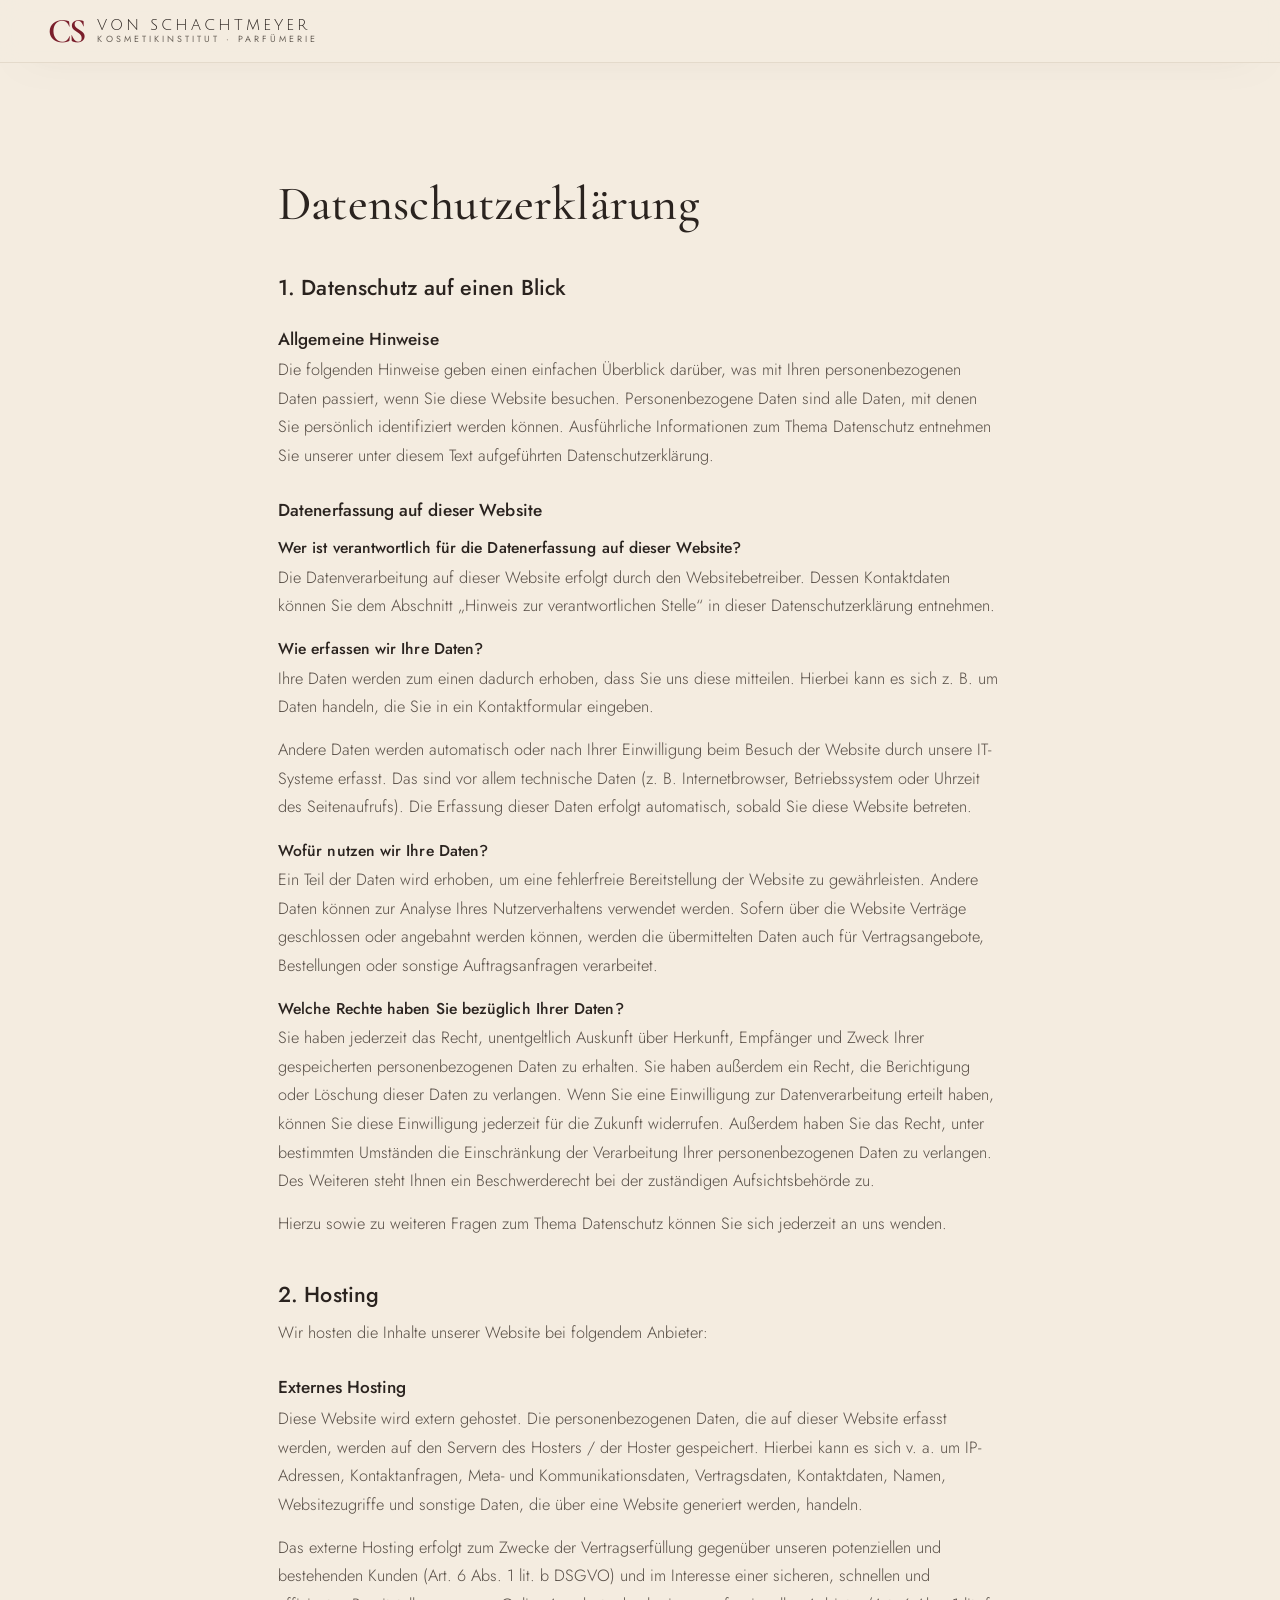
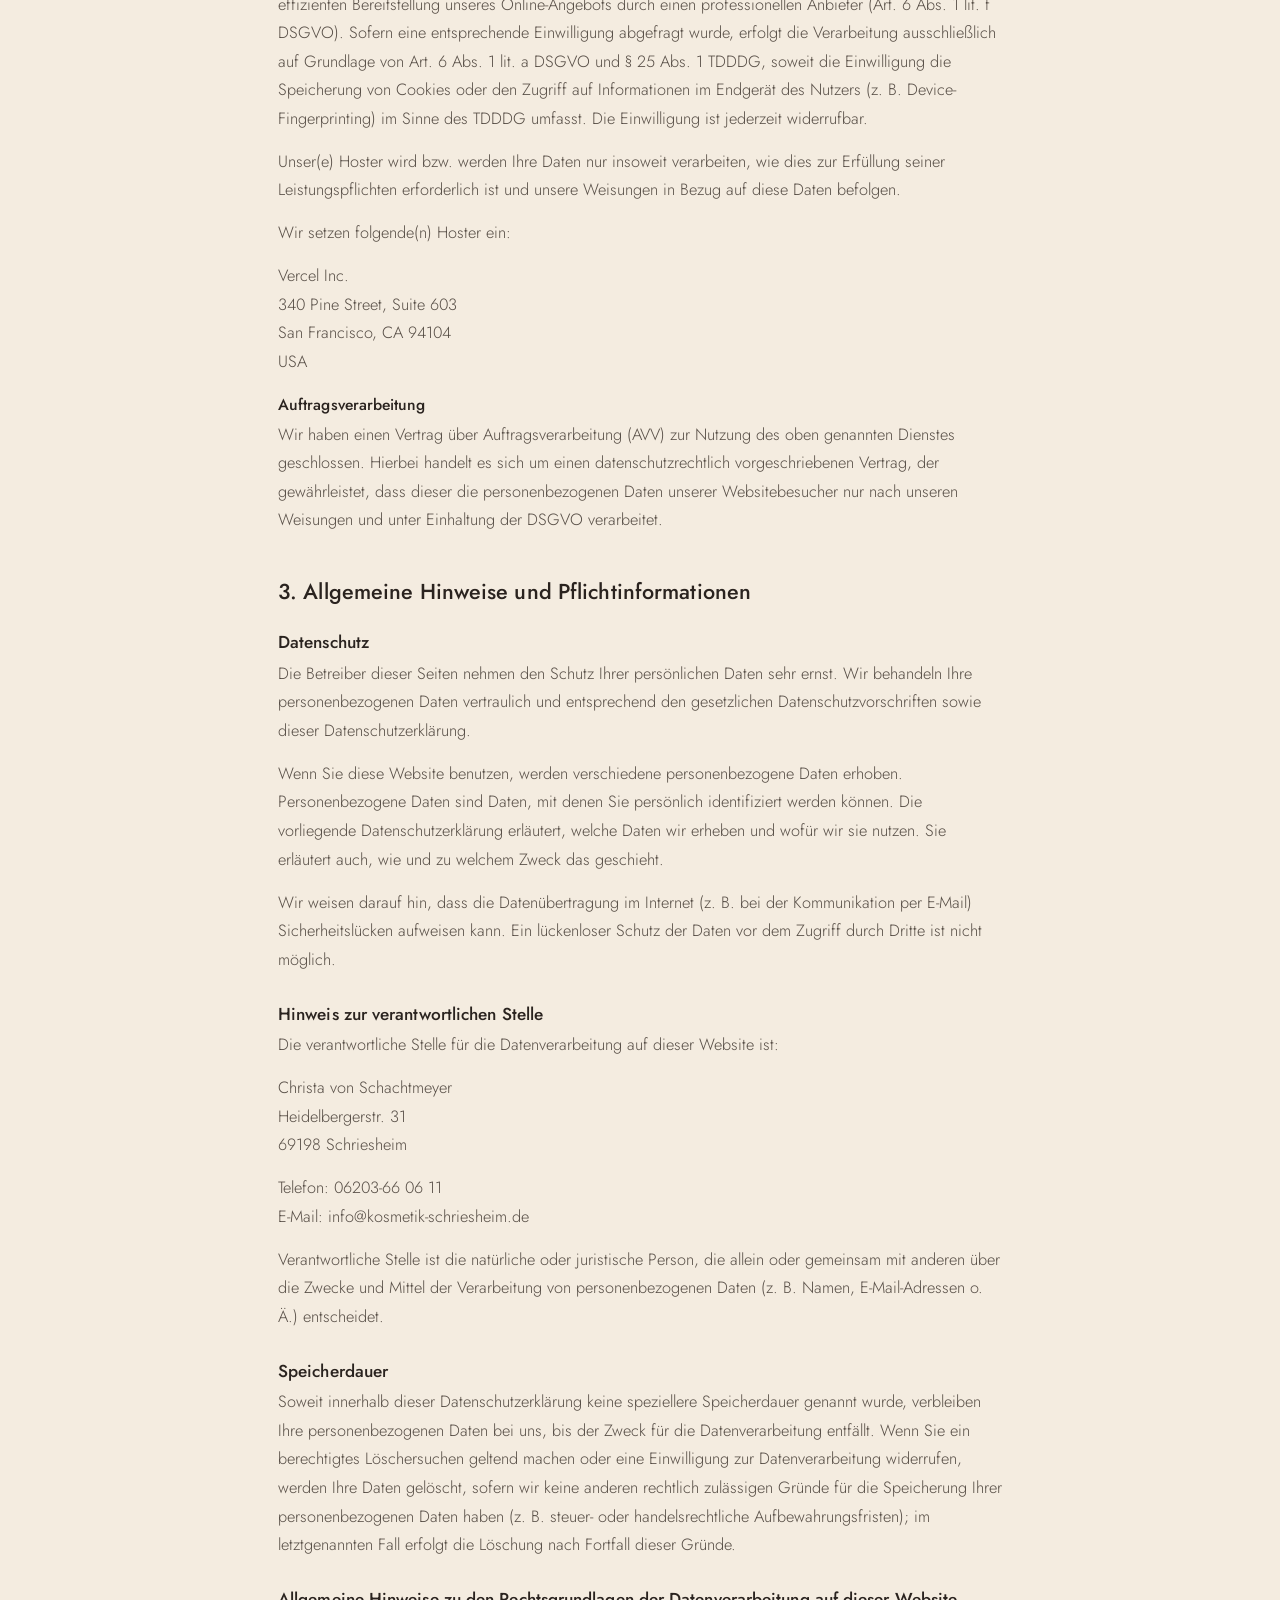
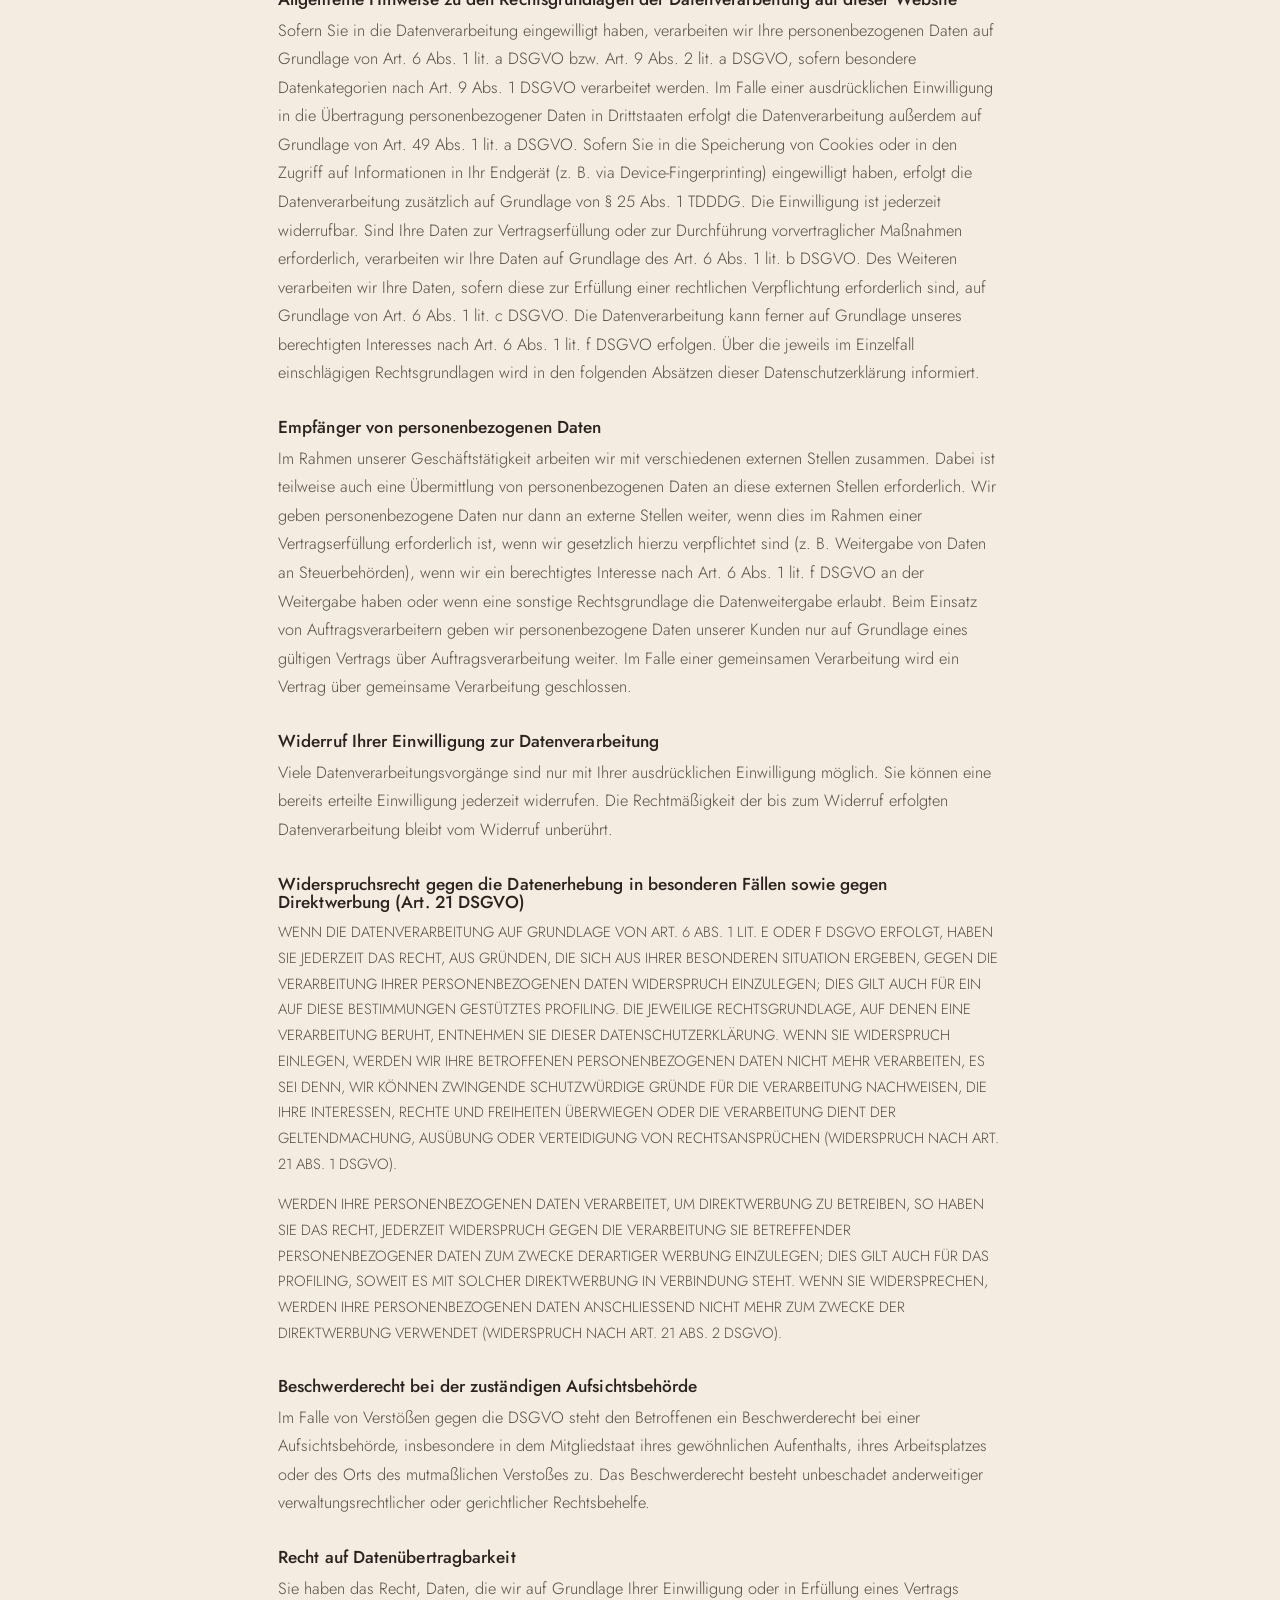
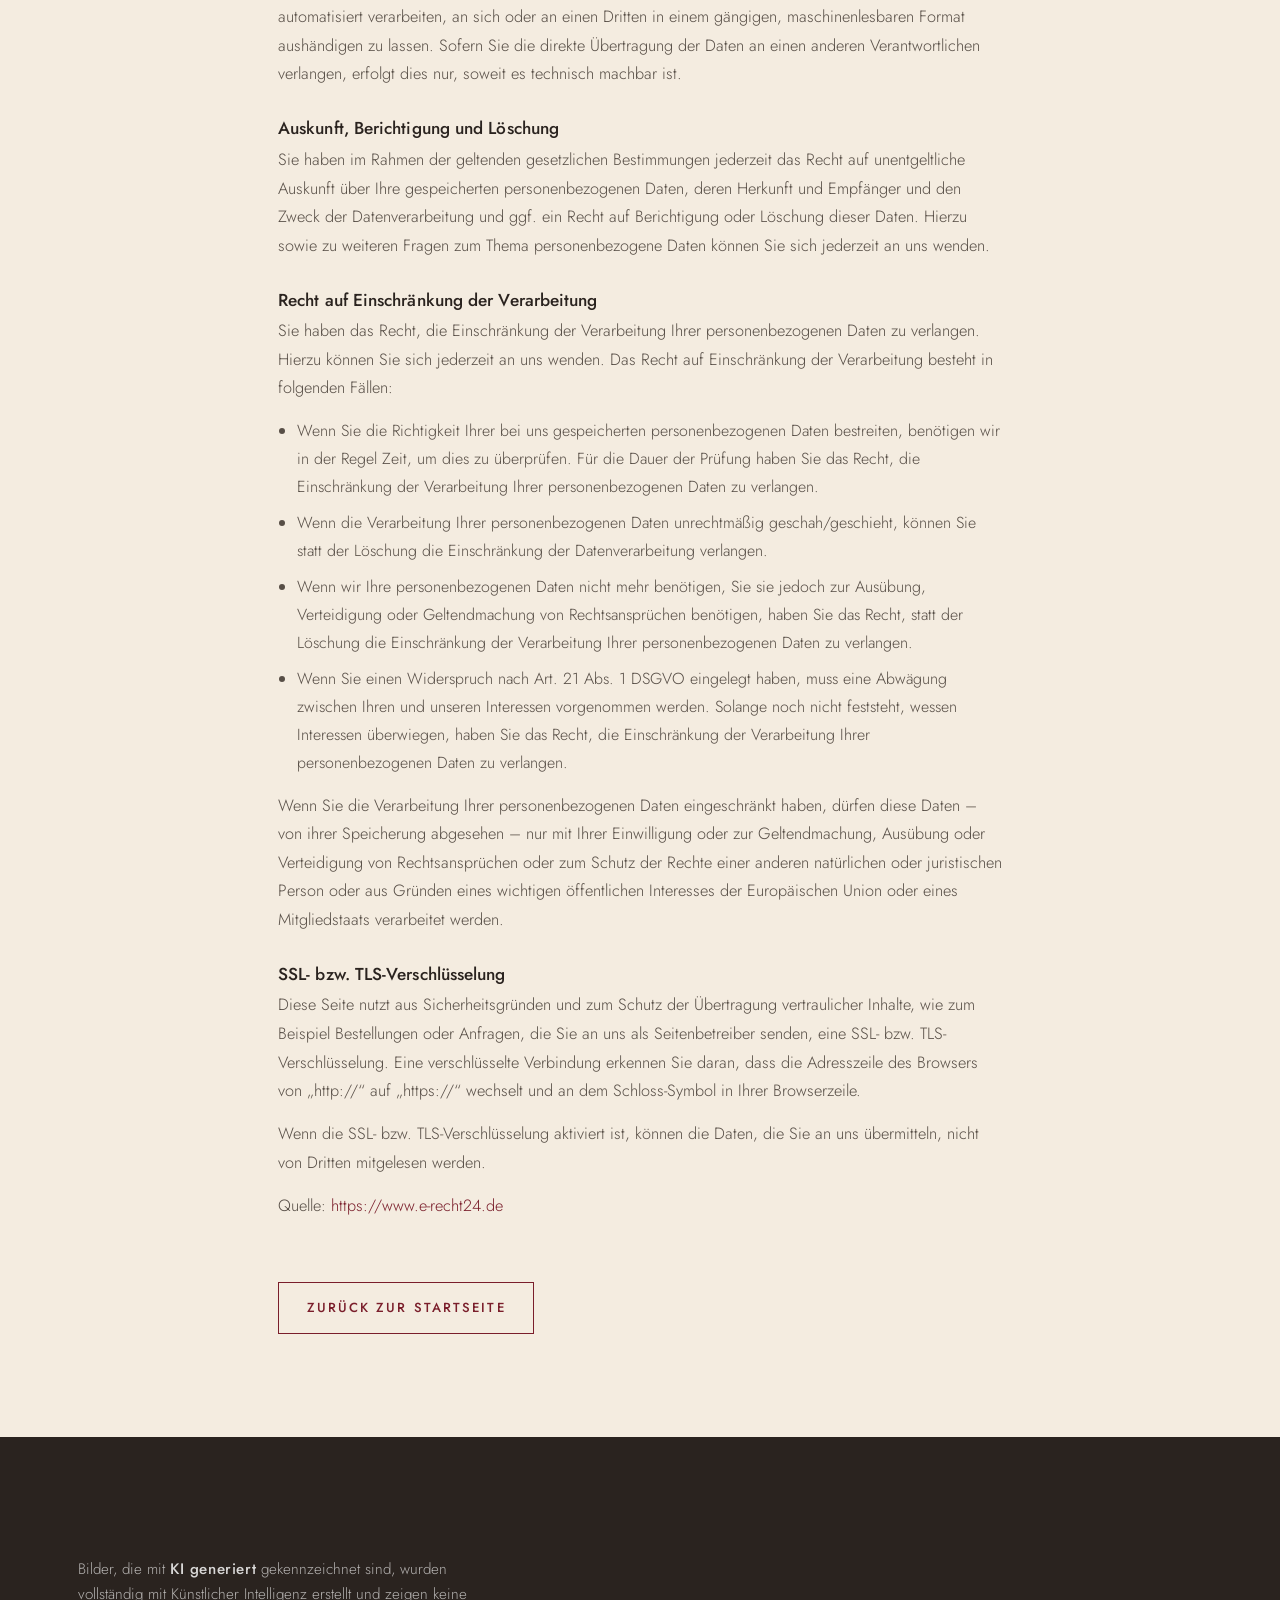
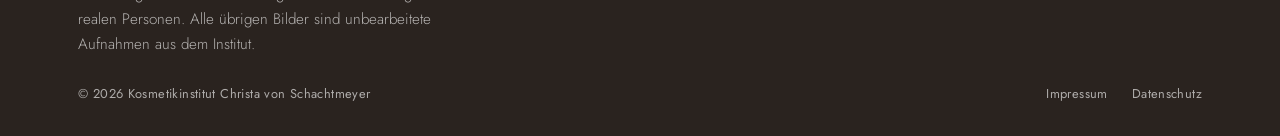
==== commit 78c10fb7: "Google-Maps-Abschnitt aus der Datenschutzerklaerung entfernt Der Abschnitt beschrieb eine eingebette" ====
--- a/datenschutz.html
+++ b/datenschutz.html
@@ -132,20 +132,6 @@
       <p>Diese Seite nutzt aus Sicherheitsgründen und zum Schutz der Übertragung vertraulicher Inhalte, wie zum Beispiel Bestellungen oder Anfragen, die Sie an uns als Seitenbetreiber senden, eine SSL- bzw. TLS-Verschlüsselung. Eine verschlüsselte Verbindung erkennen Sie daran, dass die Adresszeile des Browsers von „http://“ auf „https://“ wechselt und an dem Schloss-Symbol in Ihrer Browserzeile.</p>
       <p>Wenn die SSL- bzw. TLS-Verschlüsselung aktiviert ist, können die Daten, die Sie an uns übermitteln, nicht von Dritten mitgelesen werden.</p>
 
-      <h2>4. Plugins und Tools</h2>
-
-      <h3>Google Maps</h3>
-      <p>Diese Seite nutzt den Kartendienst Google Maps. Anbieter ist die Google Ireland Limited („Google“), Gordon House, Barrow Street, Dublin 4, Irland. Mit Hilfe dieses Dienstes können wir Kartenmaterial auf unserer Website einbinden.</p>
-      <p>Zur Nutzung der Funktionen von Google Maps ist es notwendig, Ihre IP-Adresse zu speichern. Diese Informationen werden in der Regel an einen Server von Google in den USA übertragen und dort gespeichert. Der Anbieter dieser Seite hat keinen Einfluss auf diese Datenübertragung. Wenn Google Maps aktiviert ist, kann Google zum Zwecke der einheitlichen Darstellung der Schriftarten Google Fonts verwenden. Beim Aufruf von Google Maps lädt Ihr Browser die benötigten Web Fonts in ihren Browsercache, um Texte und Schriftarten korrekt anzuzeigen.</p>
-      <p>Die Nutzung von Google Maps erfolgt im Interesse einer ansprechenden Darstellung unserer Online-Angebote und an einer leichten Auffindbarkeit der von uns auf der Website angegebenen Orte. Dies stellt ein berechtigtes Interesse im Sinne von Art. 6 Abs. 1 lit. f DSGVO dar. Sofern eine entsprechende Einwilligung abgefragt wurde, erfolgt die Verarbeitung ausschließlich auf Grundlage von Art. 6 Abs. 1 lit. a DSGVO und § 25 Abs. 1 TDDDG, soweit die Einwilligung die Speicherung von Cookies oder den Zugriff auf Informationen im Endgerät des Nutzers (z. B. Device-Fingerprinting) im Sinne des TDDDG umfasst. Die Einwilligung ist jederzeit widerrufbar.</p>
-      <p>Die Datenübertragung in die USA wird auf die Standardvertragsklauseln der EU-Kommission gestützt. Details finden Sie hier:<br>
-      <a href="https://privacy.google.com/businesses/gdprcontrollerterms/" target="_blank" rel="noopener">https://privacy.google.com/businesses/gdprcontrollerterms/</a> und<br>
-      <a href="https://privacy.google.com/businesses/gdprcontrollerterms/sccs/" target="_blank" rel="noopener">https://privacy.google.com/businesses/gdprcontrollerterms/sccs/</a>.</p>
-      <p>Mehr Informationen zum Umgang mit Nutzerdaten finden Sie in der Datenschutzerklärung von Google:<br>
-      <a href="https://policies.google.com/privacy?hl=de" target="_blank" rel="noopener">https://policies.google.com/privacy?hl=de</a>.</p>
-      <p>Das Unternehmen verfügt über eine Zertifizierung nach dem „EU-US Data Privacy Framework“ (DPF). Der DPF ist ein Übereinkommen zwischen der Europäischen Union und den USA, der die Einhaltung europäischer Datenschutzstandards bei Datenverarbeitungen in den USA gewährleisten soll. Jedes nach dem DPF zertifizierte Unternehmen verpflichtet sich, diese Datenschutzstandards einzuhalten. Weitere Informationen hierzu erhalten Sie vom Anbieter unter folgendem Link:<br>
-      <a href="https://www.dataprivacyframework.gov/participant/5780" target="_blank" rel="noopener">https://www.dataprivacyframework.gov/participant/5780</a>.</p>
-
       <p>Quelle: <a href="https://www.e-recht24.de" target="_blank" rel="noopener">https://www.e-recht24.de</a></p>
 
       <a class="btn ghost legal-back" href="index.html">Zurück zur Startseite</a>
